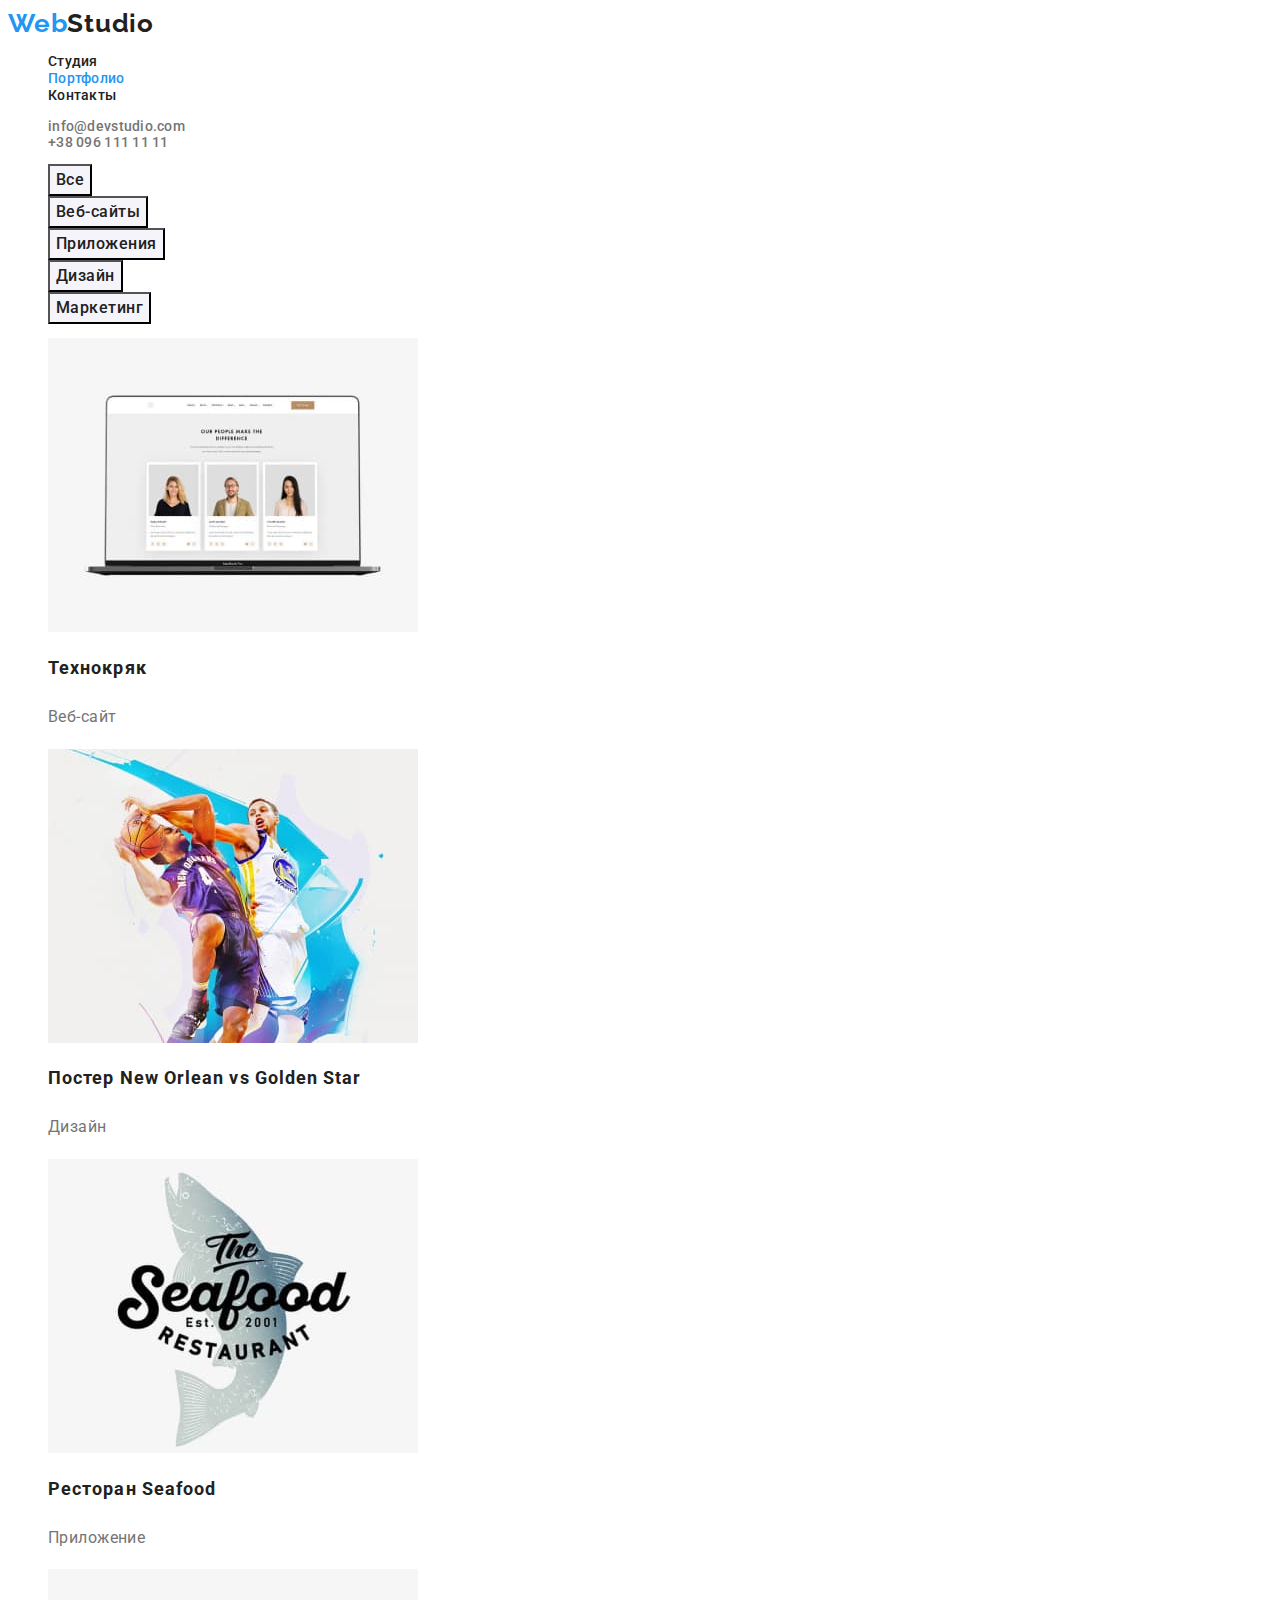
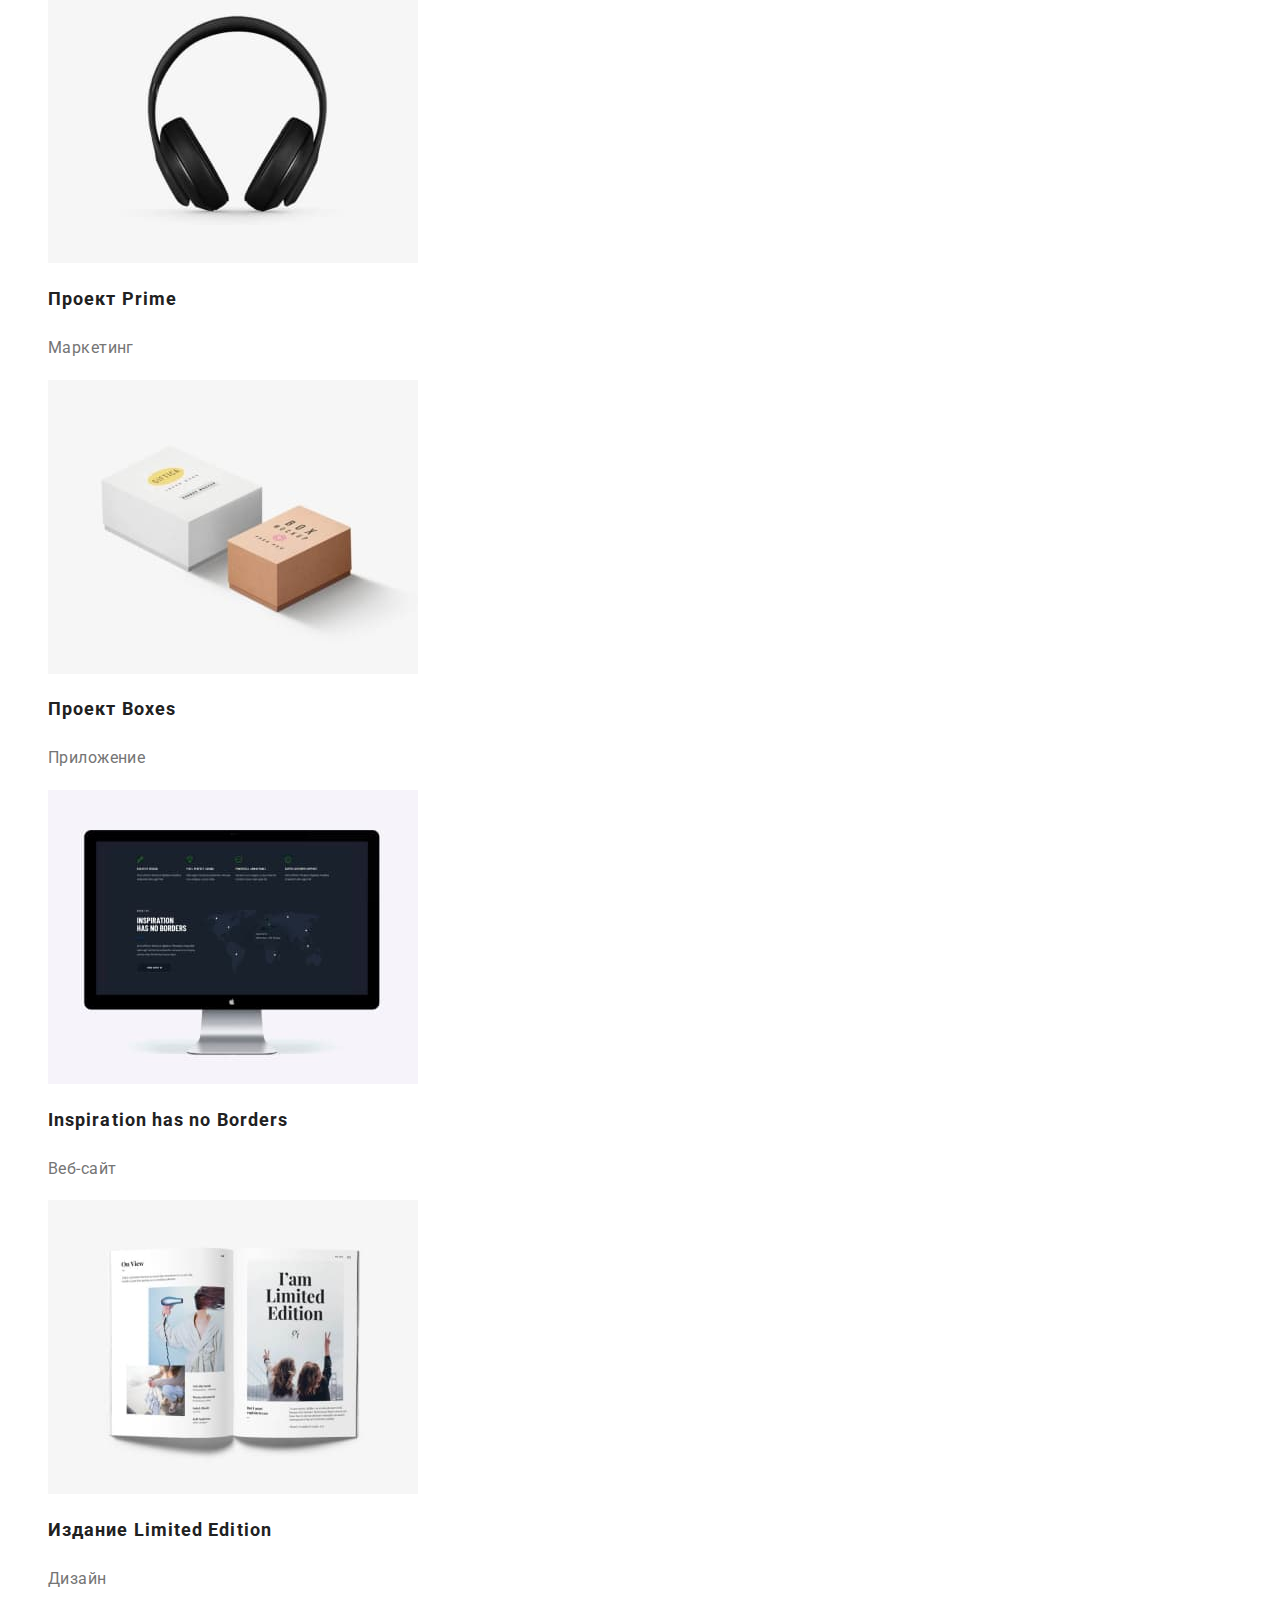
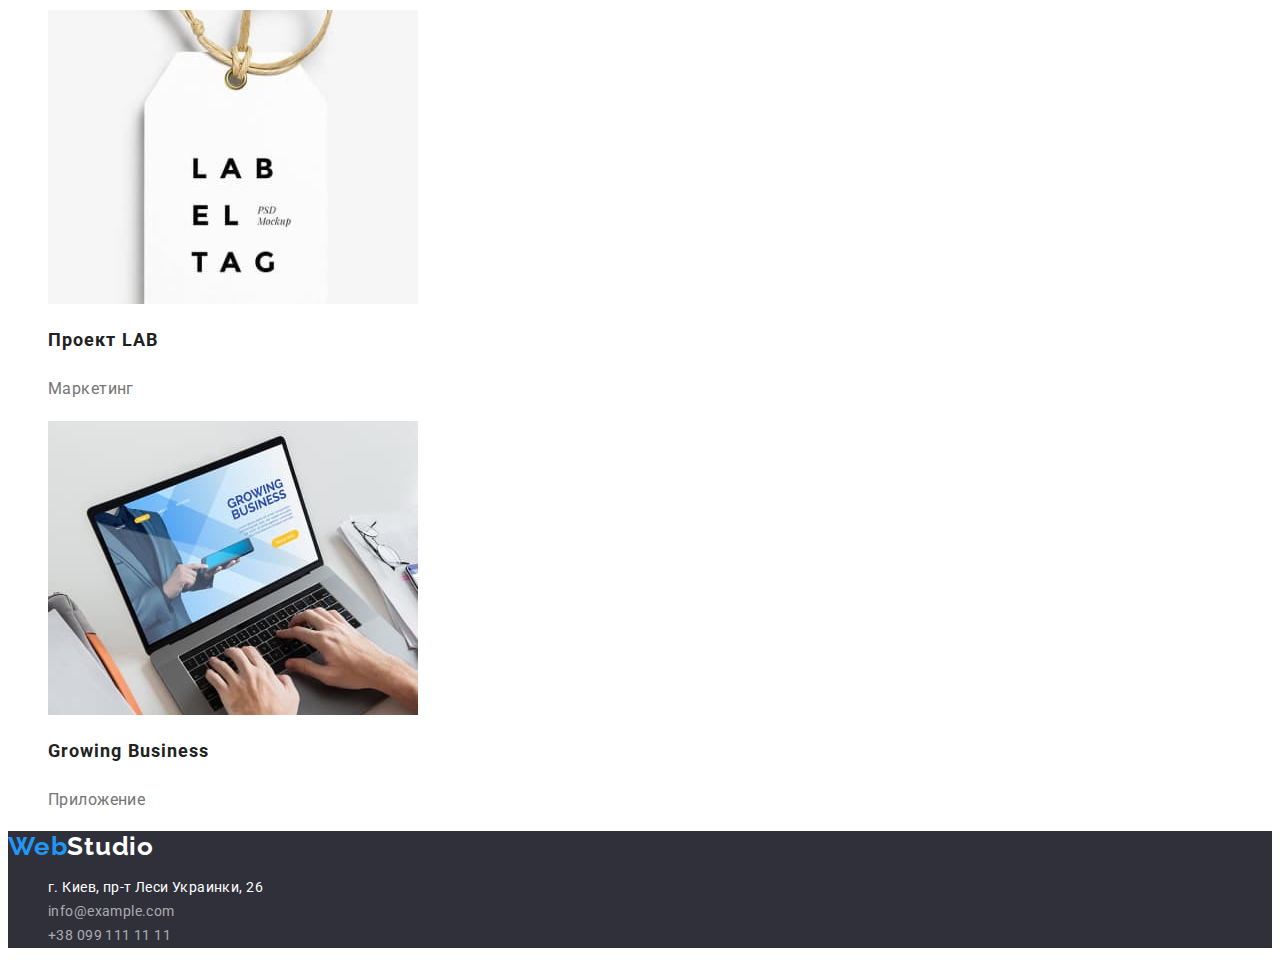
==== portfolio.html @ 462daf1e "Initial commit" ====
<!DOCTYPE html>
<html lang="ru">
<head>
    <meta charset="UTF-8">
    <meta http-equiv="X-UA-Compatible" content="IE=edge">
    <meta name="viewport" content="width=device-width, initial-scale=1.0">
    <link rel="preconnect" href="https://fonts.googleapis.com"> 
    <link rel="preconnect" href="https://fonts.gstatic.com" crossorigin> 
    <link href="https://fonts.googleapis.com/css2?family=Raleway:wght@700&family=Roboto:wght@400;500;700;900&display=swap" rel="stylesheet">
    <title>Document</title>
    <link rel="stylesheet" href="./css/styles.css">
</head>
<body>
<!-- Шапка сайта -->
<header class="header-portfolio-header">
    <nav class="header-nav">    
        <a href="./index.html" class="header-logo link"><span class="header-web">Web</span><span class="header-studio">Studio</span></a>
        <ul class="header-list list">
            <li class="header-item"><a href="./index.html" class="header-link link">Студия</a></li>
            <li class="header-item"><a href="./portfolio.html" class="header-link link current">Портфолио</a></li>
            <li class="header-item"><a href="" class="header-link link">Контакты</a></li>
        </ul>
    </nav>
    <ul class="header-contact list">
        <li>
            <a href="mailto:info@devstudio.com" class="header-mail link">info@devstudio.com</a>
        </li>
        <li>
            <a href="tel:+380961111111" class="header-tel link">+38 096 111 11 11</a>
        </li>
    </ul>                
    </header>

<!-- Основная часть -->
    <main class="main-portfolio">
<section class="holder">
    <h1 class="advantege-title">Страница Портфолио</h1>
    <ul class="holder-btns list">
        <li><button type="button" class="holder-btn">Все</button></li>
        <li><button type="button" class="holder-btn">Веб-сайты</button></li>
        <li><button type="button" class="holder-btn">Приложения</button></li>
        <li><button type="button" class="holder-btn">Дизайн</button></li>
        <li><button type="button" class="holder-btn">Маркетинг</button></li>
    </ul>
    <ul class="pictures-list list">
        <li>
            <img src="./images/img-portfolio-1.jpg" alt="Ноутбук" 
            width="370"
            height="294"
            class="pictures-item">
            <h2 class="pictures-subtitle">Технокряк</h3>
            <p class="pictures-text">Веб-сайт</p>
        </li>
        <li>
            <img src="./images/img-portfolio-2.jpg" alt="Два баскетболиста" 
            width="370"
            height="294"
            class="pictures-item">
            <h2 class="pictures-subtitle">Постер New Orlean vs Golden Star</h3>
            <p class="pictures-text">Дизайн</p>
        </li>
        <li>
            <img src="./images/img-portfolio-3.jpg" alt="Вывеска ресторана" 
            width="370"
            height="294"
            class="pictures-item">
            <h2 class="pictures-subtitle">Ресторан Seafood</h3>
            <p class="pictures-text">Приложение</p>
        </li>
        <li>
            <img src="./images/img-portfolio-4.jpg" alt="Наушники" 
            width="370"
            height="294"
            class="pictures-item">
            <h2 class="pictures-subtitle">Проект Prime</h3>
            <p class="pictures-text">Маркетинг</p>
        </li>
        <li>
            <img src="./images/img-portfolio-5.jpg" alt="Две картонные коробки" 
            width="370"
            height="294"
            class="pictures-item">
            <h2 class="pictures-subtitle">Проект Boxes</h3>
            <p class="pictures-text">Приложение</p>
        </li>
        <li>
            <img src="./images/img-portfolio-6.jpg" alt="Компбютерный монитор" 
            width="370"
            height="294"
            class="pictures-item">
            <h2 class="pictures-subtitle">Inspiration has no Borders</h3>
            <p class="pictures-text">Веб-сайт</p>
        </li>
        <li>
            <img src="./images/img-portfolio-7.jpg" alt="Журнал" 
            width="370"
            height="294"
            class="pictures-item">
            <h2 class="pictures-subtitle">Издание Limited Edition</h3>
            <p class="pictures-text">Дизайн</p>
        </li>
        <li>
            <img src="./images/img-portfolio-8.jpg" alt="Табличка" 
            width="370"
            height="294"
            class="pictures-item">
            <h2 class="pictures-subtitle">Проект LAB</h3>
            <p class="pictures-text">Маркетинг</p>
        </li>
        <li>
            <img src="./images/img-portfolio-9.jpg" alt="Ноутбук с клавиатурой" 
            width="370"
            height="294"
            class="pictures-item">
            <h2 class="pictures-subtitle">Growing Business</h3>
            <p class="pictures-text">Приложение</p>
        </li>
    </ul>
</section>
    </main>    

<!-- Футер -->
<footer class="footer">
    <a href="./index.html" class="footer-logo link"><span class="footer-web">Web</span><span class="footer-studio">Studio</span></a>
    <address>
        <ul class="footer-list list">
            <li class="footer-item"><a href="https://goo.gl/maps/215XMJQ5BbiX2EwE7" target="_blank" rel="noopener nofollow" class="footer-address link">г. Киев, пр-т Леси Украинки, 26</a></li>
            <li class="footer-item"><a href="mailto:info@example.com" class="footer-link link">info@example.com</a></li>
            <li class="footer-item"><a href="tel:+380991111111" class="footer-link link">+38 099 111 11 11</a></li>
        </ul>
      </address>
</footer>
    
</body>
</html>
---- css/styles.css ----
body {
    font-family: Roboto, sans-serif;
    font-size: 14px;
    letter-spacing: 0.03em;
    background-color: var(--main-bkg);
    color: var(--text-color);
}

:root {
    --main-bkg: #FFFFFF;
    --main-color: #212121;
    --second-color: #FFFFFF; 
    --text-color: #757575;
    --akcent-color: #2196F3;
    --footer-color: rgba(255, 255, 255, 0.6);
    --btn-color: #FFFFFF;
    --main-title-color: #FFFFFF;
    --title-color: #212121;
    --btn-bkg: #F5F4FA;
}


.list {
    list-style: none;
}

.link {
    text-decoration: none;
}

/* Header */

.header-logo,
.footer-logo {
    font-family: 'Raleway';
    font-weight: 700;
    font-size: 26px;
    line-height: 1.19;
    letter-spacing: 0.03em;
}

.header-web {
    color: var(--akcent-color);
}

.header-studio {
    color: var(--main-color);
}

.header-link {
    font-weight: 500;
    font-size: 14px;
    line-height: 1.14;
    letter-spacing: 0.02em;
    color: var(--main-color);
}

.header-link:hover,
.header-link:focus {
    color: var(--akcent-color);
}

.header-mail,
.header-tel {
    font-weight: 500;
    font-size: 14px;
    line-height: 1.14px;
    letter-spacing: 0.02em;
    color: var(--text-color);
}

.header-mail:hover,
.header-mail:focus {
    color: var(--akcent-color);
}

.header-tel:hover,
.header-tel:focus {
    color: var(--akcent-color);
}

.current {
    color: var(--akcent-color);
}
/* Main-Студия */

.decision {
    background-color: #2F303A;
}

.decision-title {    
    font-size: 44px;
    font-weight: 900;
    letter-spacing: 0.06em;
    line-height: 1.36;
    color: var(--main-title-color);
    text-transform: uppercase;
}

.decision-btn {
    font-family: inherit;
    font-weight: 700;
    font-size: 16px;
    line-height: 1.88;
    letter-spacing: 0.06em;
    color: var(--second-color);
    background-color: var(--akcent-color);
    cursor: pointer;
}

.decision-btn:hover,
.decision-btn:focus {
    background-color: #188CE8;
}

.advantege-title {
    position: absolute;
    width: 1px;
    height: 1px;
    margin: -1px;
    border: 0;
    padding: 0;
    white-space: nowrap;
    clip-path: inset(100%);
    clip: rect(0 0 0 0);
    overflow: hidden;
  }

.advantege-subtitle {
    font-size: 14px;
    font-weight: 700;
    line-height: 1.14;
    text-transform: uppercase;
    color: var(--main-color);
}

.advantege-text {
    line-height: 1.71;
    color: var(--text-color);
}

.about-title,
.team-title {
    font-weight: 700;
    font-size: 36px;
    line-height: 1.16;
    color: var(--title-color);
}
.team {
    background-color: #F5F4FA;
}

.team-subtitle {
    font-weight: 500;
    font-size: 16px;
    line-height: 1.18;
    color: var(--main-color);
}

.team-text {
    font-size: 16px;
    line-height: 1.18;
    color: var(--text-color);    
}

/* Footer */

.footer {
    background-color: #2F303A;
}

.footer-list {
    font-style: normal;
    font-size: 14px;
    line-height: 1.71;
    letter-spacing: 0.03em;
}

.footer-address {
    color: var(--second-color);
}

.footer-link {
    color: var(--footer-color);
}


.footer-web {
    color: var(--akcent-color);
}

.footer-studio {
    color: var(--main-color);
}

.footer-studio {
    color: var(--second-color);
}

.footer-link:hover,
.footer-link:focus {
    color: var(--akcent-color);
}

.footer-address:hover,
.footer-address:focus {
    color: var(--akcent-color);
}

/* Main-Портфолио */

.holder-btn {
    font-family: 'Roboto';
    font-weight: 500;
    font-size: 16px;
    line-height: 1.63;
    letter-spacing: 0.03em;
    color: var(--main-color);
    background: var(--btn-bkg);
    cursor: pointer;
}

.holder-btn:hover,
.holder-btn:focus {
    background-color: var(--akcent-color);
    color: var(--second-color);
}


.pictures-subtitle{
    font-weight: 700;
    font-size: 18px;
    line-height: 2;
    letter-spacing: 0.06em;
    color: var(--title-color);
}

.pictures-text {
    font-size: 16px;
    line-height: 1.9;
    color: var(--text-color);
}
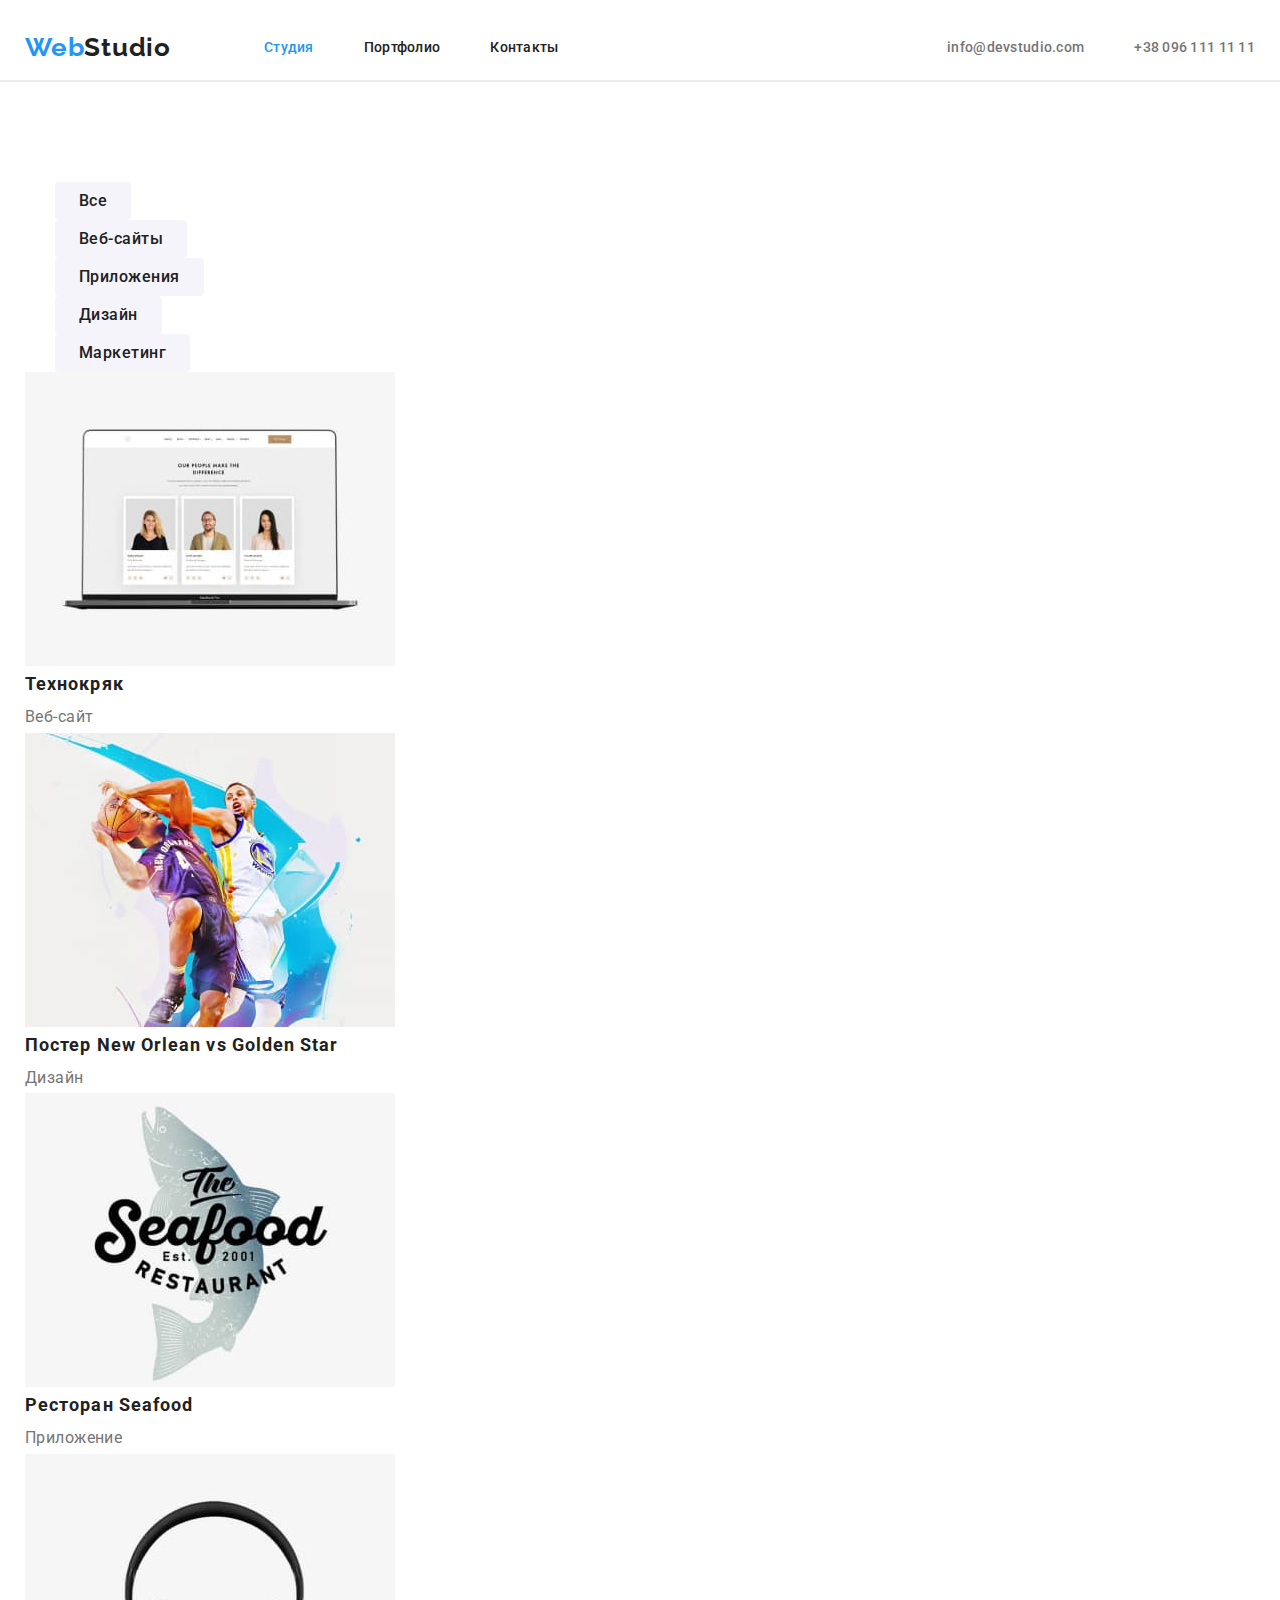
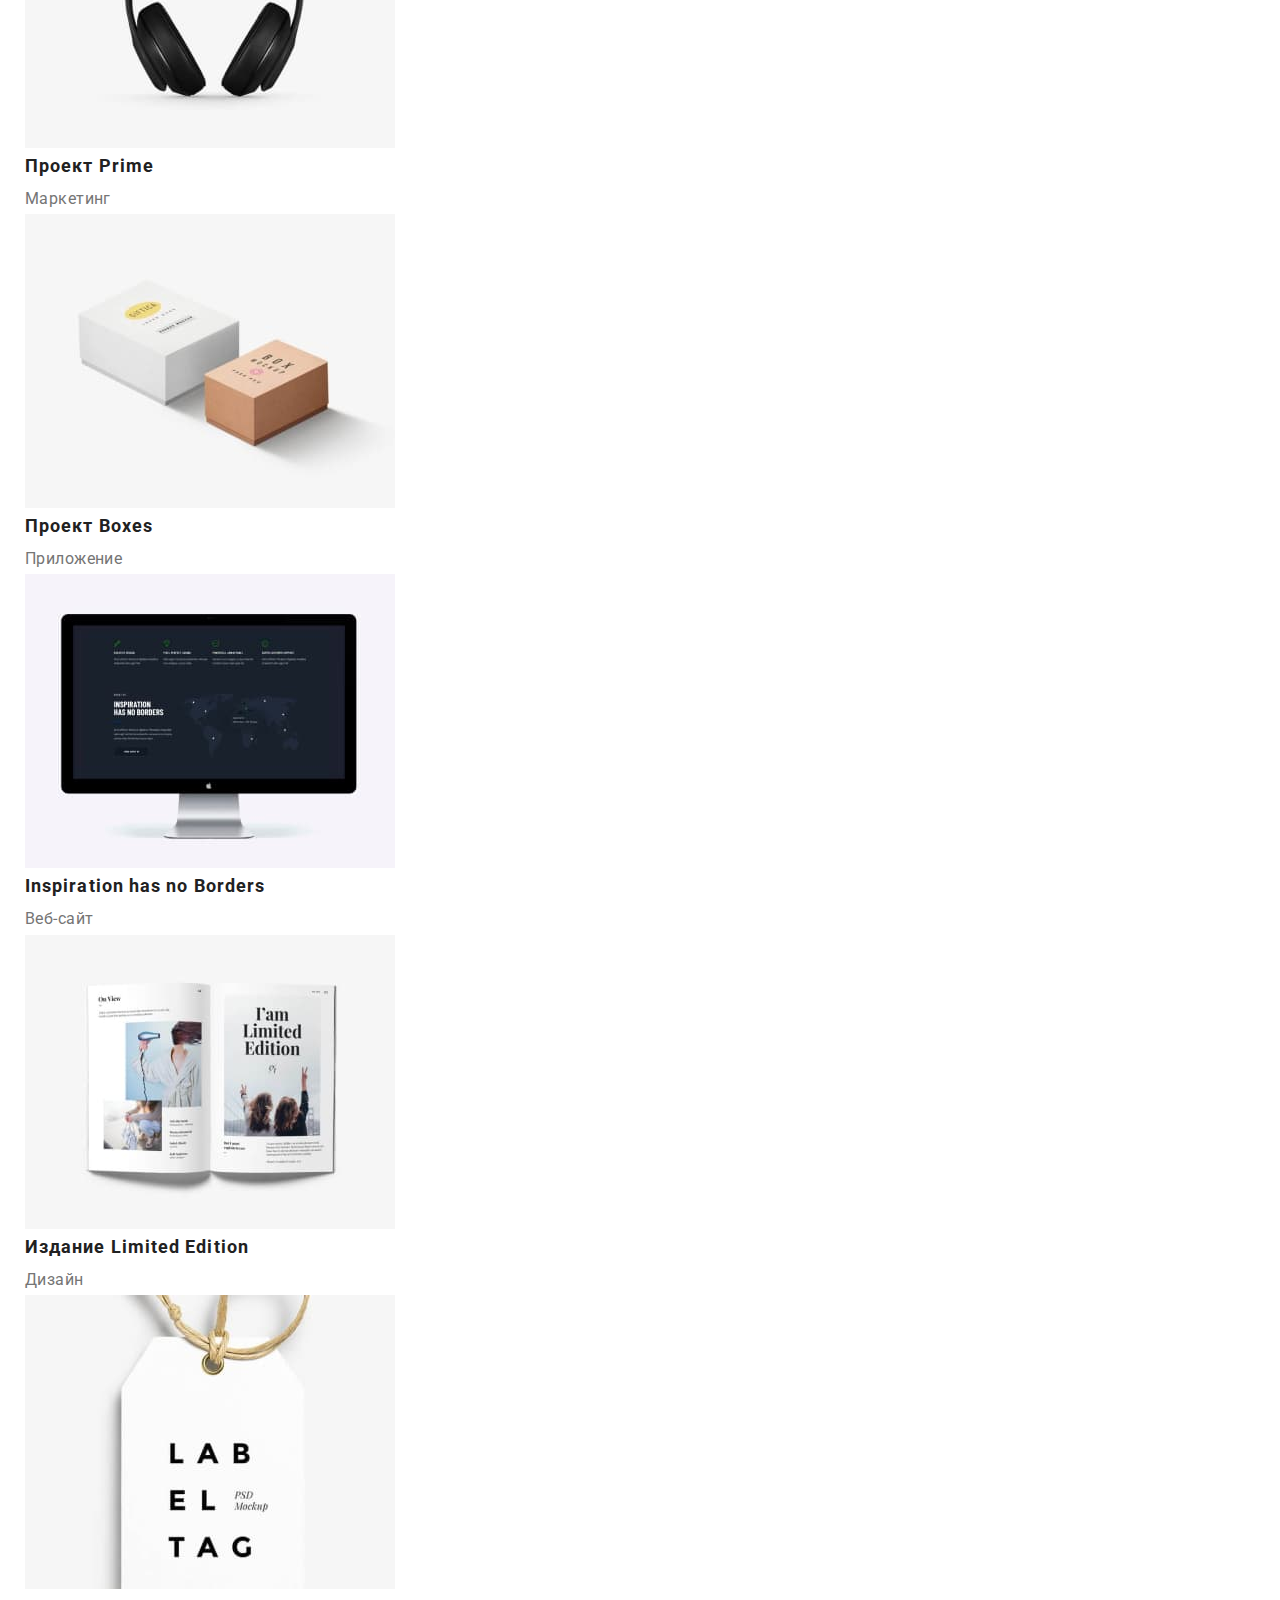
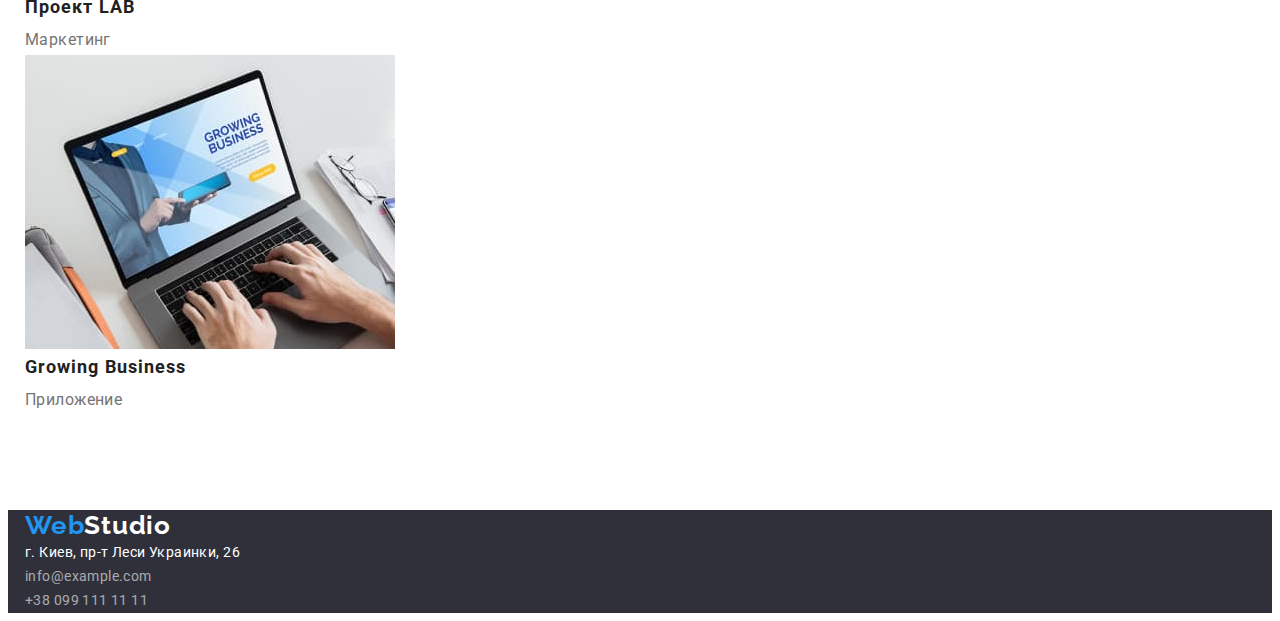
==== commit 9ef847a4: "add flexbox" ====
--- a/portfolio.html
+++ b/portfolio.html
@@ -8,32 +8,43 @@
     <link rel="preconnect" href="https://fonts.gstatic.com" crossorigin> 
     <link href="https://fonts.googleapis.com/css2?family=Raleway:wght@700&family=Roboto:wght@400;500;700;900&display=swap" rel="stylesheet">
     <title>Document</title>
+    <link rel="stylesheet" href="https://cdnjs.cloudflare.com/ajax/libs/modern-normalize/1.1.0/modern-normalize.min.css" integrity="sha512-wpPYUAdjBVSE4KJnH1VR1HeZfpl1ub8YT/NKx4PuQ5NmX2tKuGu6U/JRp5y+Y8XG2tV+wKQpNHVUX03MfMFn9Q==" crossorigin="anonymous" referrerpolicy="no-referrer" />
     <link rel="stylesheet" href="./css/styles.css">
 </head>
 <body>
 <!-- Шапка сайта -->
-<header class="header-portfolio-header">
-    <nav class="header-nav">    
-        <a href="./index.html" class="header-logo link"><span class="header-web">Web</span><span class="header-studio">Studio</span></a>
-        <ul class="header-list list">
-            <li class="header-item"><a href="./index.html" class="header-link link">Студия</a></li>
-            <li class="header-item"><a href="./portfolio.html" class="header-link link current">Портфолио</a></li>
+<header class="header">
+      <div class="container main-nav">
+        <nav class="header-nav main-nav">
+          <a href="./index.html" class="header-logo link"
+            ><span class="header-web">Web</span><span class="header-studio">Studio</span></a
+          >
+          <ul class="header-list list">
+            <li class="header-item">
+              <a href="./index.html" class="header-link link current">Студия</a>
+            </li>
+            <li class="header-item">
+              <a href="./portfolio.html" class="header-link link">Портфолио</a>
+            </li>
             <li class="header-item"><a href="" class="header-link link">Контакты</a></li>
+          </ul>
+        </nav>
+        <ul class="header-contact list">
+          <li>
+            <a href="mailto:info@devstudio.com" class="header-mail link">info@devstudio.com</a>
+          </li>
+          <li>
+            <a href="tel:+380961111111" class="header-tel link">+38 096 111 11 11</a>
+          </li>
         </ul>
-    </nav>
-    <ul class="header-contact list">
-        <li>
-            <a href="mailto:info@devstudio.com" class="header-mail link">info@devstudio.com</a>
-        </li>
-        <li>
-            <a href="tel:+380961111111" class="header-tel link">+38 096 111 11 11</a>
-        </li>
-    </ul>                
+      </div>
+      <div class="heder-line"></div>
     </header>
 
 <!-- Основная часть -->
     <main class="main-portfolio">
-<section class="holder">
+<section class="holder section">
+    <div class="container">
     <h1 class="advantege-title">Страница Портфолио</h1>
     <ul class="holder-btns list">
         <li><button type="button" class="holder-btn">Все</button></li>
@@ -116,20 +127,37 @@
             <p class="pictures-text">Приложение</p>
         </li>
     </ul>
+</div>
 </section>
     </main>    
 
 <!-- Футер -->
 <footer class="footer">
-    <a href="./index.html" class="footer-logo link"><span class="footer-web">Web</span><span class="footer-studio">Studio</span></a>
-    <address>
+    <div class="container">
+      <a href="./index.html" class="footer-logo link"
+        ><span class="footer-web">Web</span><span class="footer-studio">Studio</span></a
+      >
+      <address>
         <ul class="footer-list list">
-            <li class="footer-item"><a href="https://goo.gl/maps/215XMJQ5BbiX2EwE7" target="_blank" rel="noopener nofollow" class="footer-address link">г. Киев, пр-т Леси Украинки, 26</a></li>
-            <li class="footer-item"><a href="mailto:info@example.com" class="footer-link link">info@example.com</a></li>
-            <li class="footer-item"><a href="tel:+380991111111" class="footer-link link">+38 099 111 11 11</a></li>
+          <li class="footer-item">
+            <a
+              href="https://goo.gl/maps/215XMJQ5BbiX2EwE7"
+              target="_blank"
+              rel="noopener nofollow"
+              class="footer-address link"
+              >г. Киев, пр-т Леси Украинки, 26</a
+            >
+          </li>
+          <li class="footer-item">
+            <a href="mailto:info@example.com" class="footer-link link">info@example.com</a>
+          </li>
+          <li class="footer-item">
+            <a href="tel:+380991111111" class="footer-link link">+38 099 111 11 11</a>
+          </li>
         </ul>
       </address>
-</footer>
+    </div>
+  </footer>
     
 </body>
 </html>
--- a/css/styles.css
+++ b/css/styles.css
@@ -1,243 +1,410 @@
+p,
+h1,
+h2,
+h3,
+h4,
+h5,
+h6 {
+  margin: 0;
+}
+
+ul {
+  margin: 0;
+  padding-left: 0;
+}
+
 body {
-    font-family: Roboto, sans-serif;
-    font-size: 14px;
-    letter-spacing: 0.03em;
-    background-color: var(--main-bkg);
-    color: var(--text-color);
+  font-family: Roboto, sans-serif;
+  font-size: 14px;
+  letter-spacing: 0.03em;
+  background-color: var(--main-bkg);
+  color: var(--text-color);
 }
 
 :root {
-    --main-bkg: #FFFFFF;
-    --main-color: #212121;
-    --second-color: #FFFFFF; 
-    --text-color: #757575;
-    --akcent-color: #2196F3;
-    --footer-color: rgba(255, 255, 255, 0.6);
-    --btn-color: #FFFFFF;
-    --main-title-color: #FFFFFF;
-    --title-color: #212121;
-    --btn-bkg: #F5F4FA;
-}
-
+  --main-bkg: #ffffff;
+  --main-color: #212121;
+  --second-color: #ffffff;
+  --text-color: #757575;
+  --akcent-color: #2196f3;
+  --footer-color: rgba(255, 255, 255, 0.6);
+  --btn-color: #ffffff;
+  --main-title-color: #ffffff;
+  --title-color: #212121;
+  --btn-bkg: #f5f4fa;
+  --typical-padding: 94px;
+}
 
 .list {
-    list-style: none;
+  list-style: none;
 }
 
 .link {
-    text-decoration: none;
+  text-decoration: none;
+}
+
+.container {
+  width: 1230px;
+  padding-left: 15px;
+  padding-right: 15px;
+  margin: 0px auto;
+
+  /* outline: 2px solid red;
+    background-color: tomato; */
+}
+
+.section {
+  padding-top: var(--typical-padding);
+  padding-bottom: var(--typical-padding);
+  /* text-align: center; */
+}
+
+.centered {
+  text-align: center;
+}
+
+img {
+  display: block;
+  max-width: 100%;
+  height: auto;
 }
 
 /* Header */
+.main-nav {
+  display: flex;
+  align-items: center;
+}
 
 .header-logo,
 .footer-logo {
-    font-family: 'Raleway';
-    font-weight: 700;
-    font-size: 26px;
-    line-height: 1.19;
-    letter-spacing: 0.03em;
+  font-family: 'Raleway';
+  font-weight: 700;
+  font-size: 26px;
+  line-height: 1.19;
+  letter-spacing: 0.03em;
+}
+
+.header-logo {
+  padding-top: 24px;
+  padding-bottom: 25px;
 }
 
 .header-web {
-    color: var(--akcent-color);
+  color: var(--akcent-color);
 }
 
 .header-studio {
-    color: var(--main-color);
+  color: var(--main-color);
 }
 
 .header-link {
-    font-weight: 500;
-    font-size: 14px;
-    line-height: 1.14;
-    letter-spacing: 0.02em;
-    color: var(--main-color);
+  display: block;
+  padding-top: 32px;
+  padding-bottom: 32px;
+
+  font-weight: 500;
+  font-size: 14px;
+  line-height: 1.14;
+  letter-spacing: 0.02em;
+  color: var(--main-color);
 }
 
 .header-link:hover,
 .header-link:focus {
-    color: var(--akcent-color);
+  color: var(--akcent-color);
+}
+
+.header-list {
+  display: flex;
+  margin-left: 93px;
+}
+
+.header-item:not(:last-child) {
+  margin-right: 50px;
 }
 
 .header-mail,
 .header-tel {
-    font-weight: 500;
-    font-size: 14px;
-    line-height: 1.14px;
-    letter-spacing: 0.02em;
-    color: var(--text-color);
+  display: block;
+  padding-top: 32px;
+  padding-bottom: 32px;
+
+  font-weight: 500;
+  font-size: 14px;
+  line-height: 1.14px;
+  letter-spacing: 0.02em;
+  color: var(--text-color);
+}
+
+.header-mail {
+  margin-right: 50px;
+}
+
+.header-contact {
+  display: flex;
+  margin-left: auto;
 }
 
 .header-mail:hover,
 .header-mail:focus {
-    color: var(--akcent-color);
+  color: var(--akcent-color);
 }
 
 .header-tel:hover,
 .header-tel:focus {
-    color: var(--akcent-color);
+  color: var(--akcent-color);
 }
 
 .current {
-    color: var(--akcent-color);
-}
+  color: var(--akcent-color);
+}
+
+.heder-line {
+  position: absolute;
+  width: 1600px;
+  height: 0px;
+  left: 0px;
+  top: 80px;
+
+  border: 1px solid #ececec;
+}
+
 /* Main-Студия */
 
 .decision {
-    background-color: #2F303A;
-}
-
-.decision-title {    
-    font-size: 44px;
-    font-weight: 900;
-    letter-spacing: 0.06em;
-    line-height: 1.36;
-    color: var(--main-title-color);
-    text-transform: uppercase;
+  background-color: #2f303a;
+  padding-top: 200px;
+  padding-bottom: 200px;
+  text-align: center;
+}
+
+.decision-title {
+  margin-bottom: 30px;
+  width: 696px;
+  font-size: 44px;
+  font-weight: 900;
+  letter-spacing: 0.06em;
+  line-height: 1.36;
+  color: var(--main-title-color);
+  text-transform: uppercase;
 }
 
 .decision-btn {
-    font-family: inherit;
-    font-weight: 700;
-    font-size: 16px;
-    line-height: 1.88;
-    letter-spacing: 0.06em;
-    color: var(--second-color);
-    background-color: var(--akcent-color);
-    cursor: pointer;
+  border: 0px;
+  display: inline-block;
+  padding: 10px 32px;
+  border-radius: 4px;
+  min-width: 136px;
+  align-items: center;
+
+  font-family: inherit;
+  font-weight: 700;
+  font-size: 16px;
+  line-height: 1.88;
+  letter-spacing: 0.06em;
+  color: var(--second-color);
+  background-color: var(--akcent-color);
+  cursor: pointer;
 }
 
 .decision-btn:hover,
 .decision-btn:focus {
-    background-color: #188CE8;
+  background-color: #188ce8;
 }
 
 .advantege-title {
-    position: absolute;
-    width: 1px;
-    height: 1px;
-    margin: -1px;
-    border: 0;
-    padding: 0;
-    white-space: nowrap;
-    clip-path: inset(100%);
-    clip: rect(0 0 0 0);
-    overflow: hidden;
-  }
+  margin-bottom: 10px;
+
+  position: absolute;
+  width: 1px;
+  height: 1px;
+  margin: -1px;
+  border: 0;
+  padding: 0;
+  white-space: nowrap;
+  clip-path: inset(100%);
+  clip: rect(0 0 0 0);
+  overflow: hidden;
+}
+
+.advantege-list {
+  display: flex;
+  flex-wrap: wrap;
+}
+
+.advantege-item {
+  width: 270px;
+  margin-left: 30px;
+}
+
+.advantege-item:nth-child(3n) {
+  margin-right: 0;
+}
 
 .advantege-subtitle {
-    font-size: 14px;
-    font-weight: 700;
-    line-height: 1.14;
-    text-transform: uppercase;
-    color: var(--main-color);
+  margin-bottom: 10px;
+
+  font-size: 14px;
+  font-weight: 700;
+  line-height: 1.14;
+  text-transform: uppercase;
+  color: var(--main-color);
 }
 
 .advantege-text {
-    line-height: 1.71;
-    color: var(--text-color);
+  line-height: 1.71;
+  color: var(--text-color);
 }
 
 .about-title,
 .team-title {
-    font-weight: 700;
-    font-size: 36px;
-    line-height: 1.16;
-    color: var(--title-color);
-}
+  font-weight: 700;
+  font-size: 36px;
+  line-height: 1.16;
+  color: var(--title-color);
+}
+
+.about-title {
+  margin-bottom: 50px;
+}
+
+.about-list {
+  display: flex;
+  flex-wrap: wrap;
+}
+
+.about-item {
+  width: 270px;
+  margin-left: 30px;
+}
+
+.about-item:nth-child(3n) {
+  margin-right: 0;
+}
+
 .team {
-    background-color: #F5F4FA;
+  background-color: #f5f4fa;
+}
+
+.team-title {
+  padding-bottom: 50px;
+}
+
+.team-list {
+  display: flex;
+  flex-wrap: wrap;
+}
+
+.team-item {
+  width: 270px;
+  margin-left: 30px;
+}
+
+.team-item:nth-child(3n) {
+  margin-right: 0;
 }
 
 .team-subtitle {
-    font-weight: 500;
-    font-size: 16px;
-    line-height: 1.18;
-    color: var(--main-color);
+  padding-top: 30px;
+  font-weight: 500;
+  font-size: 16px;
+  line-height: 1.18;
+  color: var(--main-color);
 }
 
 .team-text {
-    font-size: 16px;
-    line-height: 1.18;
-    color: var(--text-color);    
+  padding-top: 10px;
+  padding-bottom: 10px;
+
+  font-size: 16px;
+  line-height: 1.18;
+  color: var(--text-color);
 }
 
 /* Footer */
 
 .footer {
-    background-color: #2F303A;
+  background-color: #2f303a;
 }
 
 .footer-list {
-    font-style: normal;
-    font-size: 14px;
-    line-height: 1.71;
-    letter-spacing: 0.03em;
+  font-style: normal;
+  font-size: 14px;
+  line-height: 1.71;
+  letter-spacing: 0.03em;
 }
 
 .footer-address {
-    color: var(--second-color);
+  color: var(--second-color);
 }
 
 .footer-link {
-    color: var(--footer-color);
-}
-
+  color: var(--footer-color);
+}
 
 .footer-web {
-    color: var(--akcent-color);
+  color: var(--akcent-color);
 }
 
 .footer-studio {
-    color: var(--main-color);
+  color: var(--main-color);
 }
 
 .footer-studio {
-    color: var(--second-color);
+  color: var(--second-color);
 }
 
 .footer-link:hover,
 .footer-link:focus {
-    color: var(--akcent-color);
+  color: var(--akcent-color);
 }
 
 .footer-address:hover,
 .footer-address:focus {
-    color: var(--akcent-color);
+  color: var(--akcent-color);
 }
 
 /* Main-Портфолио */
 
 .holder-btn {
-    font-family: 'Roboto';
-    font-weight: 500;
-    font-size: 16px;
-    line-height: 1.63;
-    letter-spacing: 0.03em;
-    color: var(--main-color);
-    background: var(--btn-bkg);
-    cursor: pointer;
+  border: 0px;
+  display: inline-block;
+  min-width: 73px;
+  padding: 6px 24px;
+  border-radius: 4px;
+  margin-left: 30px;
+
+  font-family: 'Roboto';
+  font-weight: 500;
+  font-size: 16px;
+  line-height: 1.63;
+  letter-spacing: 0.03em;
+  color: var(--main-color);
+  background: var(--btn-bkg);
+  cursor: pointer;
+  text-align: center;
 }
 
 .holder-btn:hover,
 .holder-btn:focus {
-    background-color: var(--akcent-color);
-    color: var(--second-color);
-}
-
-
-.pictures-subtitle{
-    font-weight: 700;
-    font-size: 18px;
-    line-height: 2;
-    letter-spacing: 0.06em;
-    color: var(--title-color);
+  background-color: var(--akcent-color);
+  color: var(--second-color);
+}
+
+/* .holder-btns:last-child {
+  margin-right: 0;
+} */
+
+.pictures-subtitle {
+  font-weight: 700;
+  font-size: 18px;
+  line-height: 2;
+  letter-spacing: 0.06em;
+  color: var(--title-color);
 }
 
 .pictures-text {
-    font-size: 16px;
-    line-height: 1.9;
-    color: var(--text-color);
-}
-
+  font-size: 16px;
+  line-height: 1.9;
+  color: var(--text-color);
+}
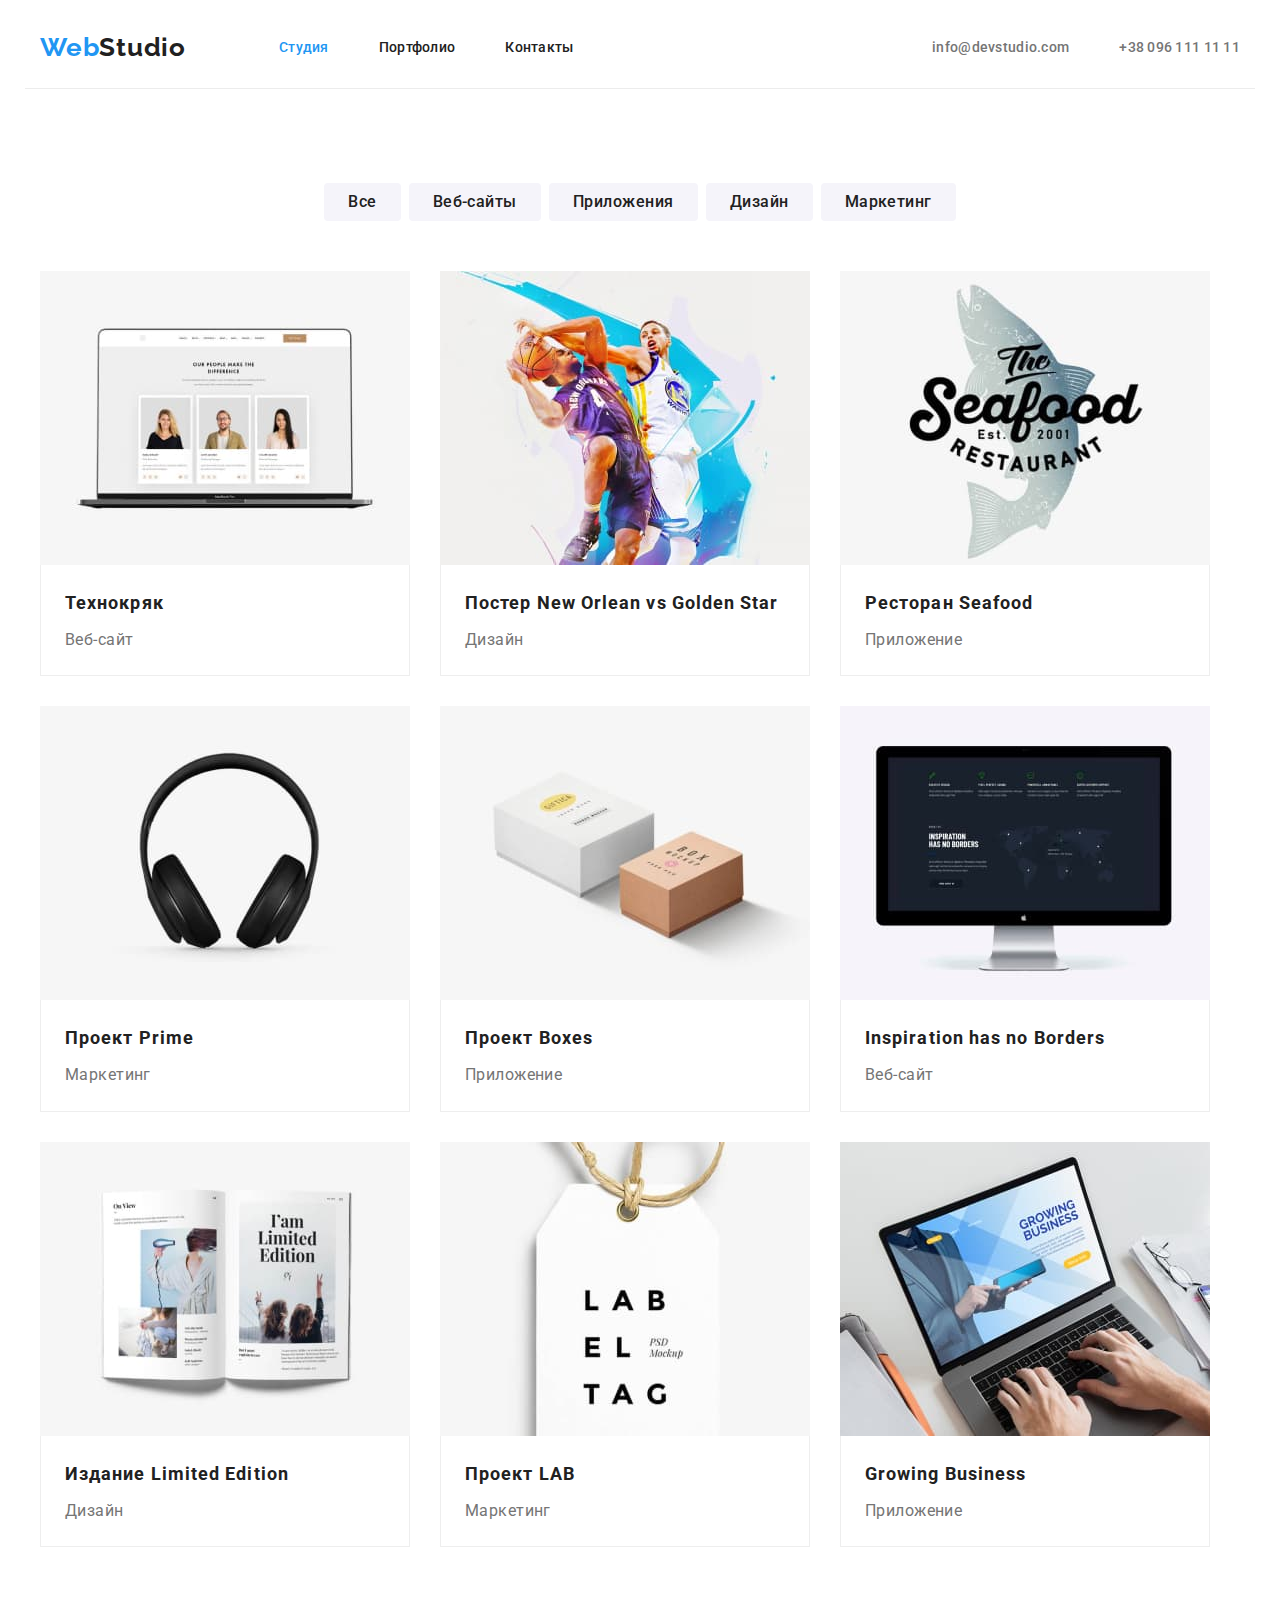
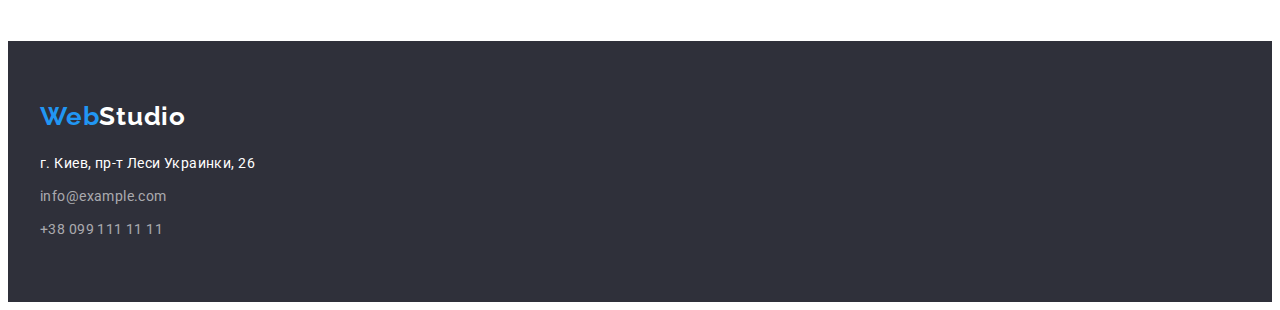
==== commit ac439718: "add flexbox finish" ====
--- a/portfolio.html
+++ b/portfolio.html
@@ -47,84 +47,102 @@
     <div class="container">
     <h1 class="advantege-title">Страница Портфолио</h1>
     <ul class="holder-btns list">
-        <li><button type="button" class="holder-btn">Все</button></li>
-        <li><button type="button" class="holder-btn">Веб-сайты</button></li>
-        <li><button type="button" class="holder-btn">Приложения</button></li>
-        <li><button type="button" class="holder-btn">Дизайн</button></li>
-        <li><button type="button" class="holder-btn">Маркетинг</button></li>
+        <li class="holder-item"><button type="button" class="holder-btn">Все</button></li>
+        <li class="holder-item"><button type="button" class="holder-btn">Веб-сайты</button></li>
+        <li class="holder-item"><button type="button" class="holder-btn">Приложения</button></li>
+        <li class="holder-item"><button type="button" class="holder-btn">Дизайн</button></li>
+        <li class="holder-item"><button type="button" class="holder-btn">Маркетинг</button></li>
     </ul>
     <ul class="pictures-list list">
-        <li>
+        <li class="pictures-item">
             <img src="./images/img-portfolio-1.jpg" alt="Ноутбук" 
             width="370"
             height="294"
             class="pictures-item">
+            <div class="pictures-border">
             <h2 class="pictures-subtitle">Технокряк</h3>
             <p class="pictures-text">Веб-сайт</p>
+        </div>
         </li>
-        <li>
+        <li class="pictures-item">
             <img src="./images/img-portfolio-2.jpg" alt="Два баскетболиста" 
             width="370"
             height="294"
             class="pictures-item">
+            <div class="pictures-border">
             <h2 class="pictures-subtitle">Постер New Orlean vs Golden Star</h3>
             <p class="pictures-text">Дизайн</p>
+        </div>
         </li>
-        <li>
+        <li class="pictures-item">
             <img src="./images/img-portfolio-3.jpg" alt="Вывеска ресторана" 
             width="370"
             height="294"
             class="pictures-item">
+            <div class="pictures-border">
             <h2 class="pictures-subtitle">Ресторан Seafood</h3>
             <p class="pictures-text">Приложение</p>
+        </div>
         </li>
-        <li>
+        <li class="pictures-item">
             <img src="./images/img-portfolio-4.jpg" alt="Наушники" 
             width="370"
             height="294"
             class="pictures-item">
+            <div class="pictures-border">
             <h2 class="pictures-subtitle">Проект Prime</h3>
             <p class="pictures-text">Маркетинг</p>
+            </div>
         </li>
-        <li>
+        <li class="pictures-item">
             <img src="./images/img-portfolio-5.jpg" alt="Две картонные коробки" 
             width="370"
             height="294"
             class="pictures-item">
+            <div class="pictures-border">
             <h2 class="pictures-subtitle">Проект Boxes</h3>
             <p class="pictures-text">Приложение</p>
+        </div>
         </li>
-        <li>
+        <li class="pictures-item">
             <img src="./images/img-portfolio-6.jpg" alt="Компбютерный монитор" 
             width="370"
             height="294"
             class="pictures-item">
+            <div class="pictures-border">
             <h2 class="pictures-subtitle">Inspiration has no Borders</h3>
             <p class="pictures-text">Веб-сайт</p>
+        </div>
         </li>
-        <li>
+        <li class="pictures-item">
             <img src="./images/img-portfolio-7.jpg" alt="Журнал" 
             width="370"
             height="294"
             class="pictures-item">
+            <div class="pictures-border">
             <h2 class="pictures-subtitle">Издание Limited Edition</h3>
             <p class="pictures-text">Дизайн</p>
+        </div>
         </li>
-        <li>
+        <li class="pictures-item">
             <img src="./images/img-portfolio-8.jpg" alt="Табличка" 
             width="370"
             height="294"
             class="pictures-item">
+            <div class="pictures-border">
             <h2 class="pictures-subtitle">Проект LAB</h3>
             <p class="pictures-text">Маркетинг</p>
+        </div>
         </li>
-        <li>
+        <li class="pictures-item">
             <img src="./images/img-portfolio-9.jpg" alt="Ноутбук с клавиатурой" 
             width="370"
             height="294"
             class="pictures-item">
+            <div class="pictures-border">
             <h2 class="pictures-subtitle">Growing Business</h3>
             <p class="pictures-text">Приложение</p>
+        </div>
         </li>
     </ul>
 </div>
@@ -133,31 +151,31 @@
 
 <!-- Футер -->
 <footer class="footer">
-    <div class="container">
-      <a href="./index.html" class="footer-logo link"
-        ><span class="footer-web">Web</span><span class="footer-studio">Studio</span></a
-      >
-      <address>
-        <ul class="footer-list list">
-          <li class="footer-item">
-            <a
-              href="https://goo.gl/maps/215XMJQ5BbiX2EwE7"
-              target="_blank"
-              rel="noopener nofollow"
-              class="footer-address link"
-              >г. Киев, пр-т Леси Украинки, 26</a
-            >
-          </li>
-          <li class="footer-item">
-            <a href="mailto:info@example.com" class="footer-link link">info@example.com</a>
-          </li>
-          <li class="footer-item">
-            <a href="tel:+380991111111" class="footer-link link">+38 099 111 11 11</a>
-          </li>
-        </ul>
-      </address>
-    </div>
-  </footer>
+      <div class="container">
+        <a href="./index.html" class="footer-logo link"
+          ><span class="footer-web">Web</span><span class="footer-studio">Studio</span></a
+        >
+        <address>
+          <ul class="footer-list list">
+            <li class="footer-item">
+              <a
+                href="https://goo.gl/maps/215XMJQ5BbiX2EwE7"
+                target="_blank"
+                rel="noopener nofollow"
+                class="footer-address link"
+                >г. Киев, пр-т Леси Украинки, 26</a
+              >
+            </li>
+            <li class="footer-item">
+              <a href="mailto:info@example.com" class="footer-link link">info@example.com</a>
+            </li>
+            <li class="footer-item">
+              <a href="tel:+380991111111" class="footer-link link">+38 099 111 11 11</a>
+            </li>
+          </ul>
+        </address>
+      </div>
+    </footer>
     
 </body>
 </html>
--- a/css/styles.css
+++ b/css/styles.css
@@ -44,19 +44,15 @@
 }
 
 .container {
-  width: 1230px;
+  width: 1200px;
   padding-left: 15px;
   padding-right: 15px;
-  margin: 0px auto;
-
-  /* outline: 2px solid red;
-    background-color: tomato; */
+  margin: 0 auto;
 }
 
 .section {
   padding-top: var(--typical-padding);
   padding-bottom: var(--typical-padding);
-  /* text-align: center; */
 }
 
 .centered {
@@ -70,6 +66,7 @@
 }
 
 /* Header */
+
 .main-nav {
   display: flex;
   align-items: center;
@@ -159,34 +156,44 @@
   color: var(--akcent-color);
 }
 
-.heder-line {
-  position: absolute;
-  width: 1600px;
-  height: 0px;
-  left: 0px;
-  top: 80px;
-
-  border: 1px solid #ececec;
+.container.main-nav {
+  border-top-width: 0px;
+  border-top-style: solid;
+  border-top-color: transparent;
+  border-right-width: 0px;
+  border-right-style: solid;
+  border-right-color: transparent;
+  border-bottom-width: 1px;
+  border-bottom-style: solid;
+  border-bottom-color: rgba(236, 236, 236, 1);
+  border-left-width: 0px;
+  border-left-style: solid;
+  border-left-color: transparent;
 }
 
 /* Main-Студия */
 
 .decision {
   background-color: #2f303a;
+  text-align: center;
+}
+
+.container.title {
   padding-top: 200px;
-  padding-bottom: 200px;
-  text-align: center;
+  padding-bottom: 210px;
 }
 
 .decision-title {
   margin-bottom: 30px;
-  width: 696px;
+
   font-size: 44px;
   font-weight: 900;
+  line-height: 1.36;
   letter-spacing: 0.06em;
-  line-height: 1.36;
+  text-align: center;
+  letter-spacing: 0.06em;
+  text-transform: uppercase;
   color: var(--main-title-color);
-  text-transform: uppercase;
 }
 
 .decision-btn {
@@ -234,11 +241,10 @@
 
 .advantege-item {
   width: 270px;
-  margin-left: 30px;
-}
-
-.advantege-item:nth-child(3n) {
-  margin-right: 0;
+}
+
+.advantege-item:not(:last-child) {
+  margin-right: 30px;
 }
 
 .advantege-subtitle {
@@ -274,12 +280,11 @@
 }
 
 .about-item {
-  width: 270px;
-  margin-left: 30px;
-}
-
-.about-item:nth-child(3n) {
-  margin-right: 0;
+  width: 370px;
+}
+
+.about-item:not(:last-child) {
+  margin-right: 30px;
 }
 
 .team {
@@ -287,7 +292,7 @@
 }
 
 .team-title {
-  padding-bottom: 50px;
+  margin-bottom: 50px;
 }
 
 .team-list {
@@ -297,27 +302,33 @@
 
 .team-item {
   width: 270px;
-  margin-left: 30px;
-}
-
-.team-item:nth-child(3n) {
-  margin-right: 0;
+  box-shadow: 0px 1px 3px rgba(0, 0, 0, 0.12), 0px 1px 1px rgba(0, 0, 0, 0.14),
+    0px 2px 1px rgba(0, 0, 0, 0.2);
+  border-radius: 0px 0px 4px 4px;
+}
+
+.team-item:not(:last-child) {
+  margin-right: 30px;
+}
+
+.team-border {
+  padding: 30px 60px 30px 59px;
 }
 
 .team-subtitle {
-  padding-top: 30px;
+  margin-bottom: 10px;
+
   font-weight: 500;
   font-size: 16px;
   line-height: 1.18;
+  text-align: center;
   color: var(--main-color);
 }
 
 .team-text {
-  padding-top: 10px;
-  padding-bottom: 10px;
-
   font-size: 16px;
   line-height: 1.18;
+  text-align: center;
   color: var(--text-color);
 }
 
@@ -325,15 +336,23 @@
 
 .footer {
   background-color: #2f303a;
+  padding-top: 60px;
+  padding-bottom: 60px;
 }
 
 .footer-list {
+  margin-top: 20px;
+
   font-style: normal;
   font-size: 14px;
   line-height: 1.71;
   letter-spacing: 0.03em;
 }
 
+.footer-item:not(:last-child) {
+  margin-bottom: 9px;
+}
+
 .footer-address {
   color: var(--second-color);
 }
@@ -366,13 +385,18 @@
 
 /* Main-Портфолио */
 
+.holder-btns {
+  display: flex;
+  align-items: center;
+  justify-content: center;
+  margin-bottom: 50px;
+}
+
 .holder-btn {
   border: 0px;
-  display: inline-block;
   min-width: 73px;
   padding: 6px 24px;
   border-radius: 4px;
-  margin-left: 30px;
 
   font-family: 'Roboto';
   font-weight: 500;
@@ -385,17 +409,36 @@
   text-align: center;
 }
 
+.holder-item:not(:last-child) {
+  margin-right: 8px;
+}
+
 .holder-btn:hover,
 .holder-btn:focus {
   background-color: var(--akcent-color);
   color: var(--second-color);
 }
 
-/* .holder-btns:last-child {
-  margin-right: 0;
-} */
+.pictures-list {
+  display: flex;
+  flex-wrap: wrap;
+}
+
+.pictures-item {
+  width: 370px;
+}
+
+.pictures-item:not(:nth-child(3n)) {
+  margin-right: 30px;
+}
+
+.pictures-item:not(:nth-last-child(-n + 3)) {
+  margin-bottom: 30px;
+}
 
 .pictures-subtitle {
+  margin-bottom: 4px;
+
   font-weight: 700;
   font-size: 18px;
   line-height: 2;
@@ -408,3 +451,20 @@
   line-height: 1.9;
   color: var(--text-color);
 }
+
+.pictures-border {
+  border-top-width: 0px;
+  border-top-style: solid;
+  border-top-color: transparent;
+  border-right-width: 1px;
+  border-right-style: solid;
+  border-right-color: rgba(238, 238, 238, 1);
+  border-bottom-width: 1px;
+  border-bottom-style: solid;
+  border-bottom-color: rgba(238, 238, 238, 1);
+  border-left-width: 1px;
+  border-left-style: solid;
+  border-left-color: rgba(238, 238, 238, 1);
+
+  padding: 20px 24px;
+}
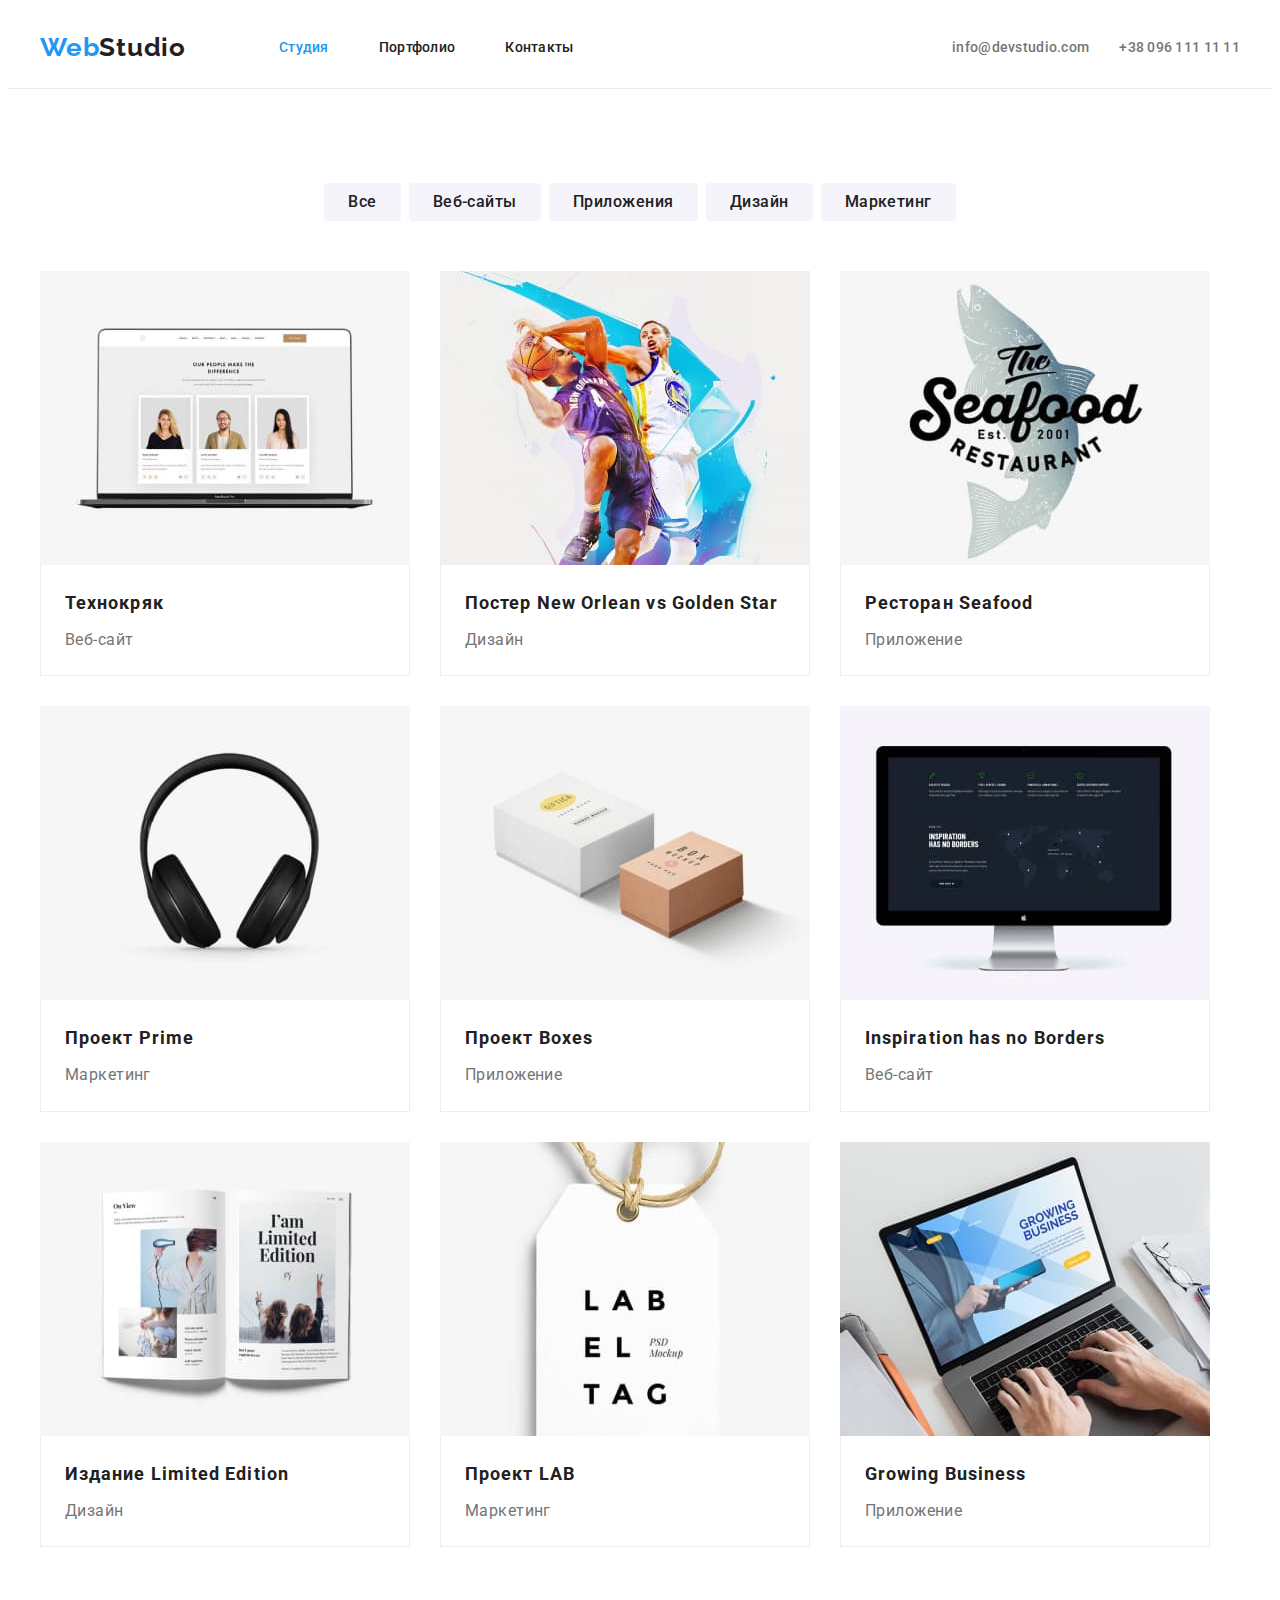
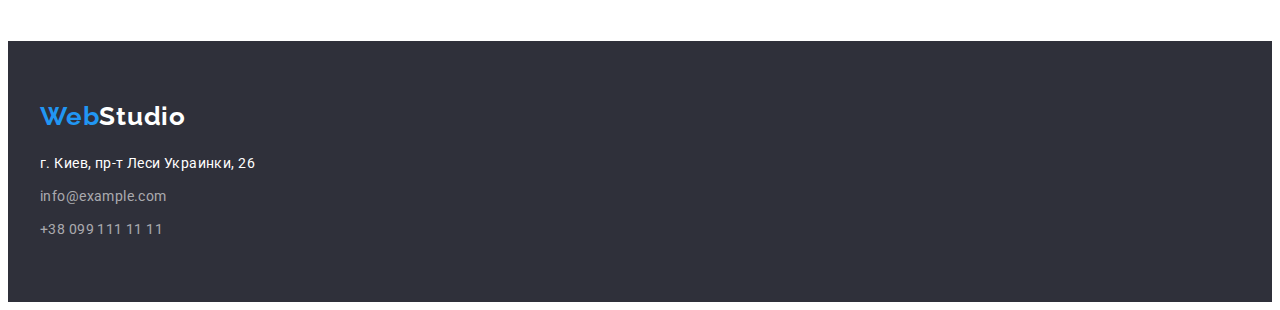
==== commit bb326770: "add comments" ====
--- a/portfolio.html
+++ b/portfolio.html
@@ -1,19 +1,28 @@
 <!DOCTYPE html>
 <html lang="ru">
-<head>
-    <meta charset="UTF-8">
-    <meta http-equiv="X-UA-Compatible" content="IE=edge">
-    <meta name="viewport" content="width=device-width, initial-scale=1.0">
-    <link rel="preconnect" href="https://fonts.googleapis.com"> 
-    <link rel="preconnect" href="https://fonts.gstatic.com" crossorigin> 
-    <link href="https://fonts.googleapis.com/css2?family=Raleway:wght@700&family=Roboto:wght@400;500;700;900&display=swap" rel="stylesheet">
+  <head>
+    <meta charset="UTF-8" />
+    <meta http-equiv="X-UA-Compatible" content="IE=edge" />
+    <meta name="viewport" content="width=device-width, initial-scale=1.0" />
+    <link rel="preconnect" href="https://fonts.googleapis.com" />
+    <link rel="preconnect" href="https://fonts.gstatic.com" crossorigin />
+    <link
+      href="https://fonts.googleapis.com/css2?family=Raleway:wght@700&family=Roboto:wght@400;500;700;900&display=swap"
+      rel="stylesheet"
+    />
     <title>Document</title>
-    <link rel="stylesheet" href="https://cdnjs.cloudflare.com/ajax/libs/modern-normalize/1.1.0/modern-normalize.min.css" integrity="sha512-wpPYUAdjBVSE4KJnH1VR1HeZfpl1ub8YT/NKx4PuQ5NmX2tKuGu6U/JRp5y+Y8XG2tV+wKQpNHVUX03MfMFn9Q==" crossorigin="anonymous" referrerpolicy="no-referrer" />
-    <link rel="stylesheet" href="./css/styles.css">
-</head>
-<body>
-<!-- Шапка сайта -->
-<header class="header">
+    <link
+      rel="stylesheet"
+      href="https://cdnjs.cloudflare.com/ajax/libs/modern-normalize/1.1.0/modern-normalize.min.css"
+      integrity="sha512-wpPYUAdjBVSE4KJnH1VR1HeZfpl1ub8YT/NKx4PuQ5NmX2tKuGu6U/JRp5y+Y8XG2tV+wKQpNHVUX03MfMFn9Q=="
+      crossorigin="anonymous"
+      referrerpolicy="no-referrer"
+    />
+    <link rel="stylesheet" href="./css/styles.css" />
+  </head>
+  <body>
+    <!-- Шапка сайта -->
+    <header class="header">
       <div class="container main-nav">
         <nav class="header-nav main-nav">
           <a href="./index.html" class="header-logo link"
@@ -30,132 +39,160 @@
           </ul>
         </nav>
         <ul class="header-contact list">
-          <li>
+          <li class="contact-item">
             <a href="mailto:info@devstudio.com" class="header-mail link">info@devstudio.com</a>
           </li>
-          <li>
+          <li class="contact-item">
             <a href="tel:+380961111111" class="header-tel link">+38 096 111 11 11</a>
           </li>
         </ul>
       </div>
-      <div class="heder-line"></div>
     </header>
 
-<!-- Основная часть -->
+    <!-- Основная часть -->
     <main class="main-portfolio">
-<section class="holder section">
-    <div class="container">
-    <h1 class="advantege-title">Страница Портфолио</h1>
-    <ul class="holder-btns list">
-        <li class="holder-item"><button type="button" class="holder-btn">Все</button></li>
-        <li class="holder-item"><button type="button" class="holder-btn">Веб-сайты</button></li>
-        <li class="holder-item"><button type="button" class="holder-btn">Приложения</button></li>
-        <li class="holder-item"><button type="button" class="holder-btn">Дизайн</button></li>
-        <li class="holder-item"><button type="button" class="holder-btn">Маркетинг</button></li>
-    </ul>
-    <ul class="pictures-list list">
-        <li class="pictures-item">
-            <img src="./images/img-portfolio-1.jpg" alt="Ноутбук" 
-            width="370"
-            height="294"
-            class="pictures-item">
-            <div class="pictures-border">
-            <h2 class="pictures-subtitle">Технокряк</h3>
-            <p class="pictures-text">Веб-сайт</p>
+      <section class="holder section">
+        <div class="container">
+          <h1 class="advantege-title">Страница Портфолио</h1>
+          <ul class="holder-btns list">
+            <li class="holder-item"><button type="button" class="holder-btn">Все</button></li>
+            <li class="holder-item"><button type="button" class="holder-btn">Веб-сайты</button></li>
+            <li class="holder-item">
+              <button type="button" class="holder-btn">Приложения</button>
+            </li>
+            <li class="holder-item"><button type="button" class="holder-btn">Дизайн</button></li>
+            <li class="holder-item"><button type="button" class="holder-btn">Маркетинг</button></li>
+          </ul>
+          <ul class="pictures-list list">
+            <li class="pictures-item">
+              <img
+                src="./images/img-portfolio-1.jpg"
+                alt="Ноутбук"
+                width="370"
+                height="294"
+                class="pictures-item"
+              />
+              <div class="pictures-border">
+                <h2 class="pictures-subtitle">Технокряк</h2>
+                <p class="pictures-text">Веб-сайт</p>
+              </div>
+            </li>
+            <li class="pictures-item">
+              <img
+                src="./images/img-portfolio-2.jpg"
+                alt="Два баскетболиста"
+                width="370"
+                height="294"
+                class="pictures-item"
+              />
+              <div class="pictures-border">
+                <h2 class="pictures-subtitle">Постер New Orlean vs Golden Star</h2>
+                <p class="pictures-text">Дизайн</p>
+              </div>
+            </li>
+            <li class="pictures-item">
+              <img
+                src="./images/img-portfolio-3.jpg"
+                alt="Вывеска ресторана"
+                width="370"
+                height="294"
+                class="pictures-item"
+              />
+              <div class="pictures-border">
+                <h2 class="pictures-subtitle">Ресторан Seafood</h2>
+                <p class="pictures-text">Приложение</p>
+              </div>
+            </li>
+            <li class="pictures-item">
+              <img
+                src="./images/img-portfolio-4.jpg"
+                alt="Наушники"
+                width="370"
+                height="294"
+                class="pictures-item"
+              />
+              <div class="pictures-border">
+                <h2 class="pictures-subtitle">Проект Prime</h2>
+                <p class="pictures-text">Маркетинг</p>
+              </div>
+            </li>
+            <li class="pictures-item">
+              <img
+                src="./images/img-portfolio-5.jpg"
+                alt="Две картонные коробки"
+                width="370"
+                height="294"
+                class="pictures-item"
+              />
+              <div class="pictures-border">
+                <h2 class="pictures-subtitle">Проект Boxes</h2>
+                <p class="pictures-text">Приложение</p>
+              </div>
+            </li>
+            <li class="pictures-item">
+              <img
+                src="./images/img-portfolio-6.jpg"
+                alt="Компбютерный монитор"
+                width="370"
+                height="294"
+                class="pictures-item"
+              />
+              <div class="pictures-border">
+                <h2 class="pictures-subtitle">Inspiration has no Borders</h2>
+                <p class="pictures-text">Веб-сайт</p>
+              </div>
+            </li>
+            <li class="pictures-item">
+              <img
+                src="./images/img-portfolio-7.jpg"
+                alt="Журнал"
+                width="370"
+                height="294"
+                class="pictures-item"
+              />
+              <div class="pictures-border">
+                <h2 class="pictures-subtitle">Издание Limited Edition</h2>
+                <p class="pictures-text">Дизайн</p>
+              </div>
+            </li>
+            <li class="pictures-item">
+              <img
+                src="./images/img-portfolio-8.jpg"
+                alt="Табличка"
+                width="370"
+                height="294"
+                class="pictures-item"
+              />
+              <div class="pictures-border">
+                <h2 class="pictures-subtitle">Проект LAB</h2>
+                <p class="pictures-text">Маркетинг</p>
+              </div>
+            </li>
+            <li class="pictures-item">
+              <img
+                src="./images/img-portfolio-9.jpg"
+                alt="Ноутбук с клавиатурой"
+                width="370"
+                height="294"
+                class="pictures-item"
+              />
+              <div class="pictures-border">
+                <h2 class="pictures-subtitle">Growing Business</h2>
+                <p class="pictures-text">Приложение</p>
+              </div>
+            </li>
+          </ul>
         </div>
-        </li>
-        <li class="pictures-item">
-            <img src="./images/img-portfolio-2.jpg" alt="Два баскетболиста" 
-            width="370"
-            height="294"
-            class="pictures-item">
-            <div class="pictures-border">
-            <h2 class="pictures-subtitle">Постер New Orlean vs Golden Star</h3>
-            <p class="pictures-text">Дизайн</p>
-        </div>
-        </li>
-        <li class="pictures-item">
-            <img src="./images/img-portfolio-3.jpg" alt="Вывеска ресторана" 
-            width="370"
-            height="294"
-            class="pictures-item">
-            <div class="pictures-border">
-            <h2 class="pictures-subtitle">Ресторан Seafood</h3>
-            <p class="pictures-text">Приложение</p>
-        </div>
-        </li>
-        <li class="pictures-item">
-            <img src="./images/img-portfolio-4.jpg" alt="Наушники" 
-            width="370"
-            height="294"
-            class="pictures-item">
-            <div class="pictures-border">
-            <h2 class="pictures-subtitle">Проект Prime</h3>
-            <p class="pictures-text">Маркетинг</p>
-            </div>
-        </li>
-        <li class="pictures-item">
-            <img src="./images/img-portfolio-5.jpg" alt="Две картонные коробки" 
-            width="370"
-            height="294"
-            class="pictures-item">
-            <div class="pictures-border">
-            <h2 class="pictures-subtitle">Проект Boxes</h3>
-            <p class="pictures-text">Приложение</p>
-        </div>
-        </li>
-        <li class="pictures-item">
-            <img src="./images/img-portfolio-6.jpg" alt="Компбютерный монитор" 
-            width="370"
-            height="294"
-            class="pictures-item">
-            <div class="pictures-border">
-            <h2 class="pictures-subtitle">Inspiration has no Borders</h3>
-            <p class="pictures-text">Веб-сайт</p>
-        </div>
-        </li>
-        <li class="pictures-item">
-            <img src="./images/img-portfolio-7.jpg" alt="Журнал" 
-            width="370"
-            height="294"
-            class="pictures-item">
-            <div class="pictures-border">
-            <h2 class="pictures-subtitle">Издание Limited Edition</h3>
-            <p class="pictures-text">Дизайн</p>
-        </div>
-        </li>
-        <li class="pictures-item">
-            <img src="./images/img-portfolio-8.jpg" alt="Табличка" 
-            width="370"
-            height="294"
-            class="pictures-item">
-            <div class="pictures-border">
-            <h2 class="pictures-subtitle">Проект LAB</h3>
-            <p class="pictures-text">Маркетинг</p>
-        </div>
-        </li>
-        <li class="pictures-item">
-            <img src="./images/img-portfolio-9.jpg" alt="Ноутбук с клавиатурой" 
-            width="370"
-            height="294"
-            class="pictures-item">
-            <div class="pictures-border">
-            <h2 class="pictures-subtitle">Growing Business</h3>
-            <p class="pictures-text">Приложение</p>
-        </div>
-        </li>
-    </ul>
-</div>
-</section>
-    </main>    
+      </section>
+    </main>
 
-<!-- Футер -->
-<footer class="footer">
+    <!-- Футер -->
+    <footer class="footer">
       <div class="container">
         <a href="./index.html" class="footer-logo link"
           ><span class="footer-web">Web</span><span class="footer-studio">Studio</span></a
         >
-        <address>
+        <address class="footer-address">
           <ul class="footer-list list">
             <li class="footer-item">
               <a
@@ -176,9 +213,5 @@
         </address>
       </div>
     </footer>
-    
-</body>
+  </body>
 </html>
-
-
-
--- a/css/styles.css
+++ b/css/styles.css
@@ -67,6 +67,10 @@
 
 /* Header */
 
+.header {
+  border-bottom: 1px solid rgba(236, 236, 236, 1);
+}
+
 .main-nav {
   display: flex;
   align-items: center;
@@ -133,13 +137,13 @@
   color: var(--text-color);
 }
 
-.header-mail {
-  margin-right: 50px;
-}
-
 .header-contact {
   display: flex;
   margin-left: auto;
+}
+
+.contact-item:not(:last-child) {
+  margin-right: 30px;
 }
 
 .header-mail:hover,
@@ -156,31 +160,12 @@
   color: var(--akcent-color);
 }
 
-.container.main-nav {
-  border-top-width: 0px;
-  border-top-style: solid;
-  border-top-color: transparent;
-  border-right-width: 0px;
-  border-right-style: solid;
-  border-right-color: transparent;
-  border-bottom-width: 1px;
-  border-bottom-style: solid;
-  border-bottom-color: rgba(236, 236, 236, 1);
-  border-left-width: 0px;
-  border-left-style: solid;
-  border-left-color: transparent;
-}
-
 /* Main-Студия */
 
 .decision {
+  padding: 200px 0;
   background-color: #2f303a;
   text-align: center;
-}
-
-.container.title {
-  padding-top: 200px;
-  padding-bottom: 210px;
 }
 
 .decision-title {
@@ -270,6 +255,10 @@
   color: var(--title-color);
 }
 
+.about.section {
+  padding-top: 0;
+}
+
 .about-title {
   margin-bottom: 50px;
 }
@@ -305,6 +294,7 @@
   box-shadow: 0px 1px 3px rgba(0, 0, 0, 0.12), 0px 1px 1px rgba(0, 0, 0, 0.14),
     0px 2px 1px rgba(0, 0, 0, 0.2);
   border-radius: 0px 0px 4px 4px;
+  background-color: var(--main-bkg);
 }
 
 .team-item:not(:last-child) {
@@ -312,7 +302,8 @@
 }
 
 .team-border {
-  padding: 30px 60px 30px 59px;
+  padding-top: 30px;
+  padding-bottom: 30px;
 }
 
 .team-subtitle {
@@ -340,9 +331,11 @@
   padding-bottom: 60px;
 }
 
+.footer-address {
+  margin-top: 20px;
+}
+
 .footer-list {
-  margin-top: 20px;
-
   font-style: normal;
   font-size: 14px;
   line-height: 1.71;
@@ -453,18 +446,10 @@
 }
 
 .pictures-border {
-  border-top-width: 0px;
-  border-top-style: solid;
-  border-top-color: transparent;
-  border-right-width: 1px;
-  border-right-style: solid;
-  border-right-color: rgba(238, 238, 238, 1);
-  border-bottom-width: 1px;
-  border-bottom-style: solid;
-  border-bottom-color: rgba(238, 238, 238, 1);
-  border-left-width: 1px;
-  border-left-style: solid;
-  border-left-color: rgba(238, 238, 238, 1);
+  border-top: 0px solid transparent;
+  border-left: 1px solid rgba(238, 238, 238, 1);
+  border-bottom: 1px solid rgba(238, 238, 238, 1);
+  border-right: 1px solid rgba(238, 238, 238, 1);
 
   padding: 20px 24px;
 }
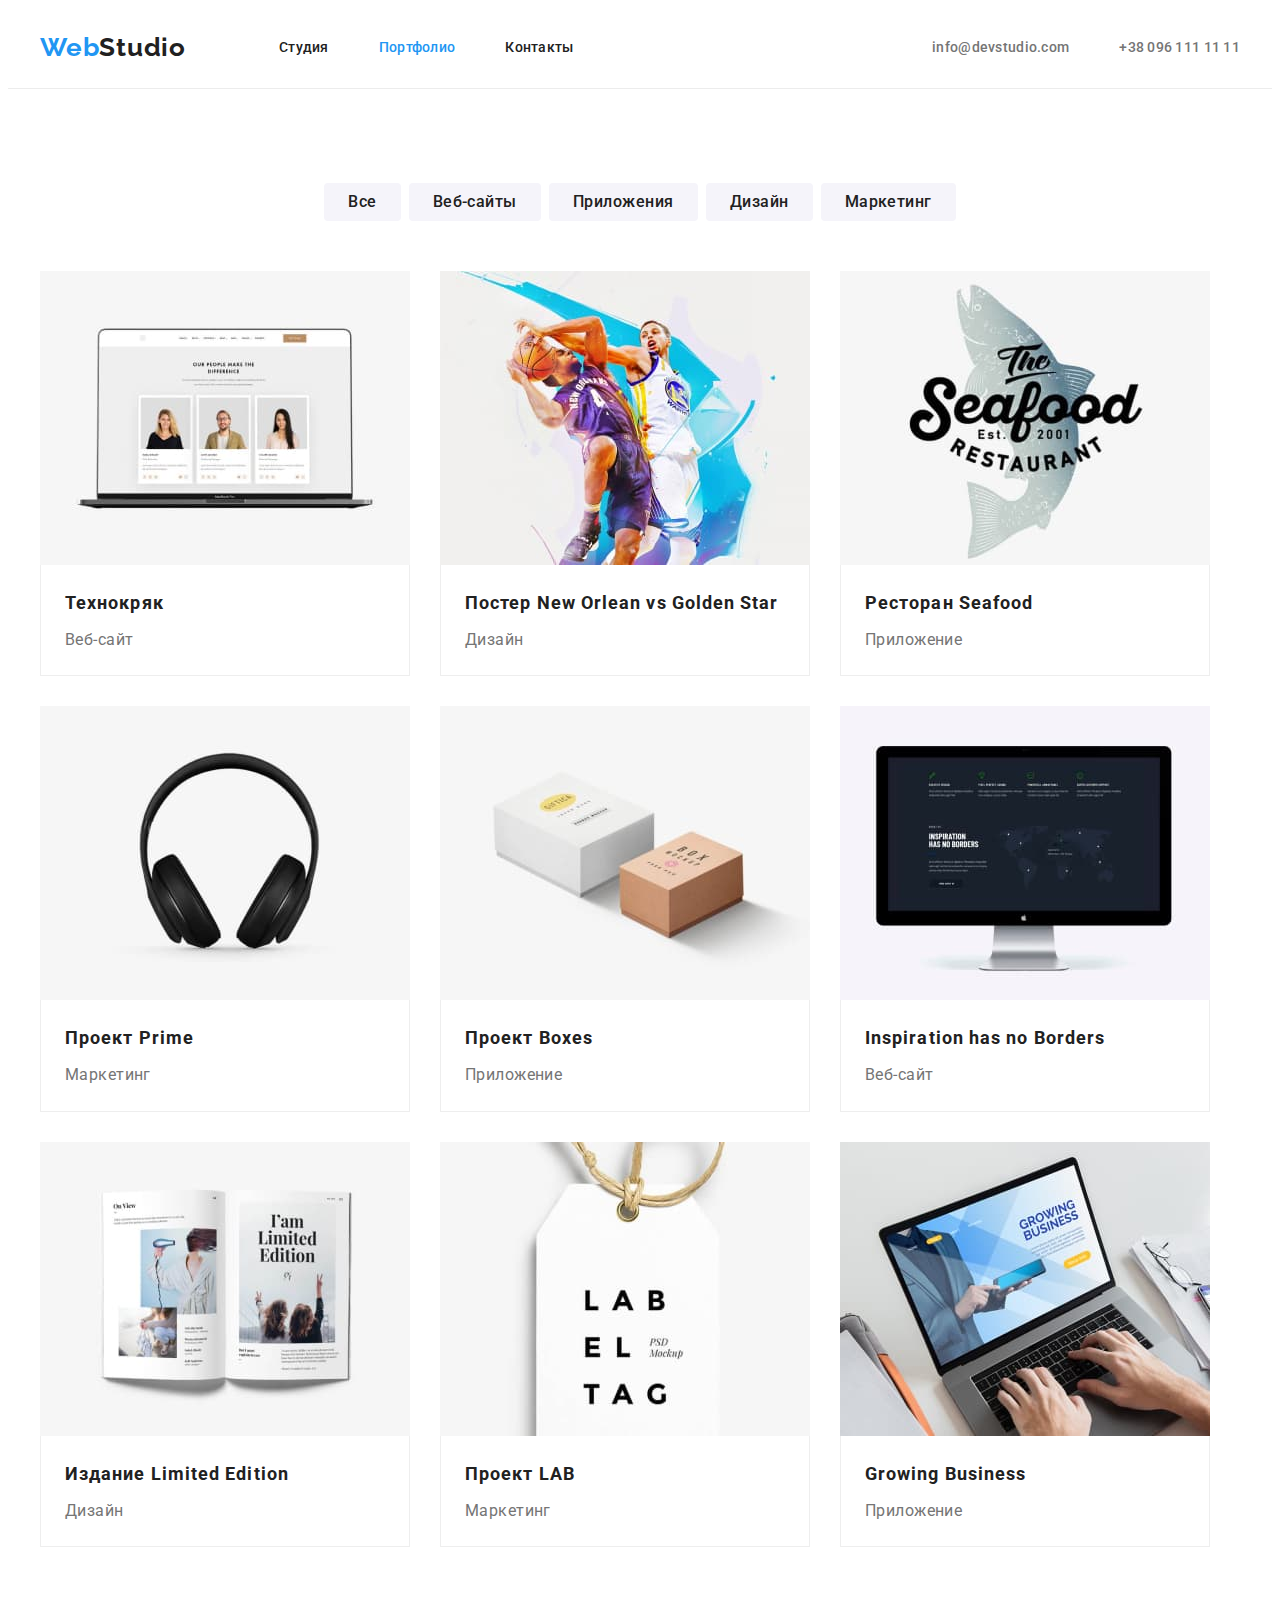
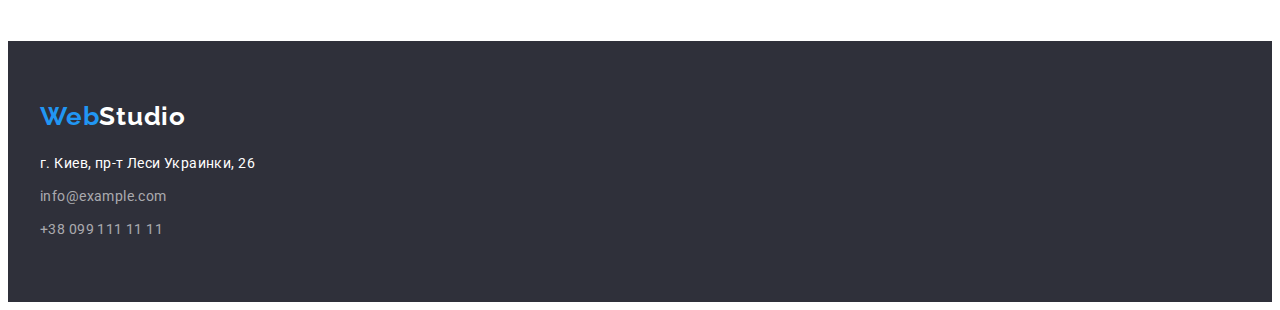
==== commit c38bb6df: "add comments" ====
--- a/portfolio.html
+++ b/portfolio.html
@@ -30,10 +30,10 @@
           >
           <ul class="header-list list">
             <li class="header-item">
-              <a href="./index.html" class="header-link link current">Студия</a>
+              <a href="./index.html" class="header-link link">Студия</a>
             </li>
             <li class="header-item">
-              <a href="./portfolio.html" class="header-link link">Портфолио</a>
+              <a href="./portfolio.html" class="header-link link current">Портфолио</a>
             </li>
             <li class="header-item"><a href="" class="header-link link">Контакты</a></li>
           </ul>
--- a/css/styles.css
+++ b/css/styles.css
@@ -143,7 +143,7 @@
 }
 
 .contact-item:not(:last-child) {
-  margin-right: 30px;
+  margin-right: 50px;
 }
 
 .header-mail:hover,
